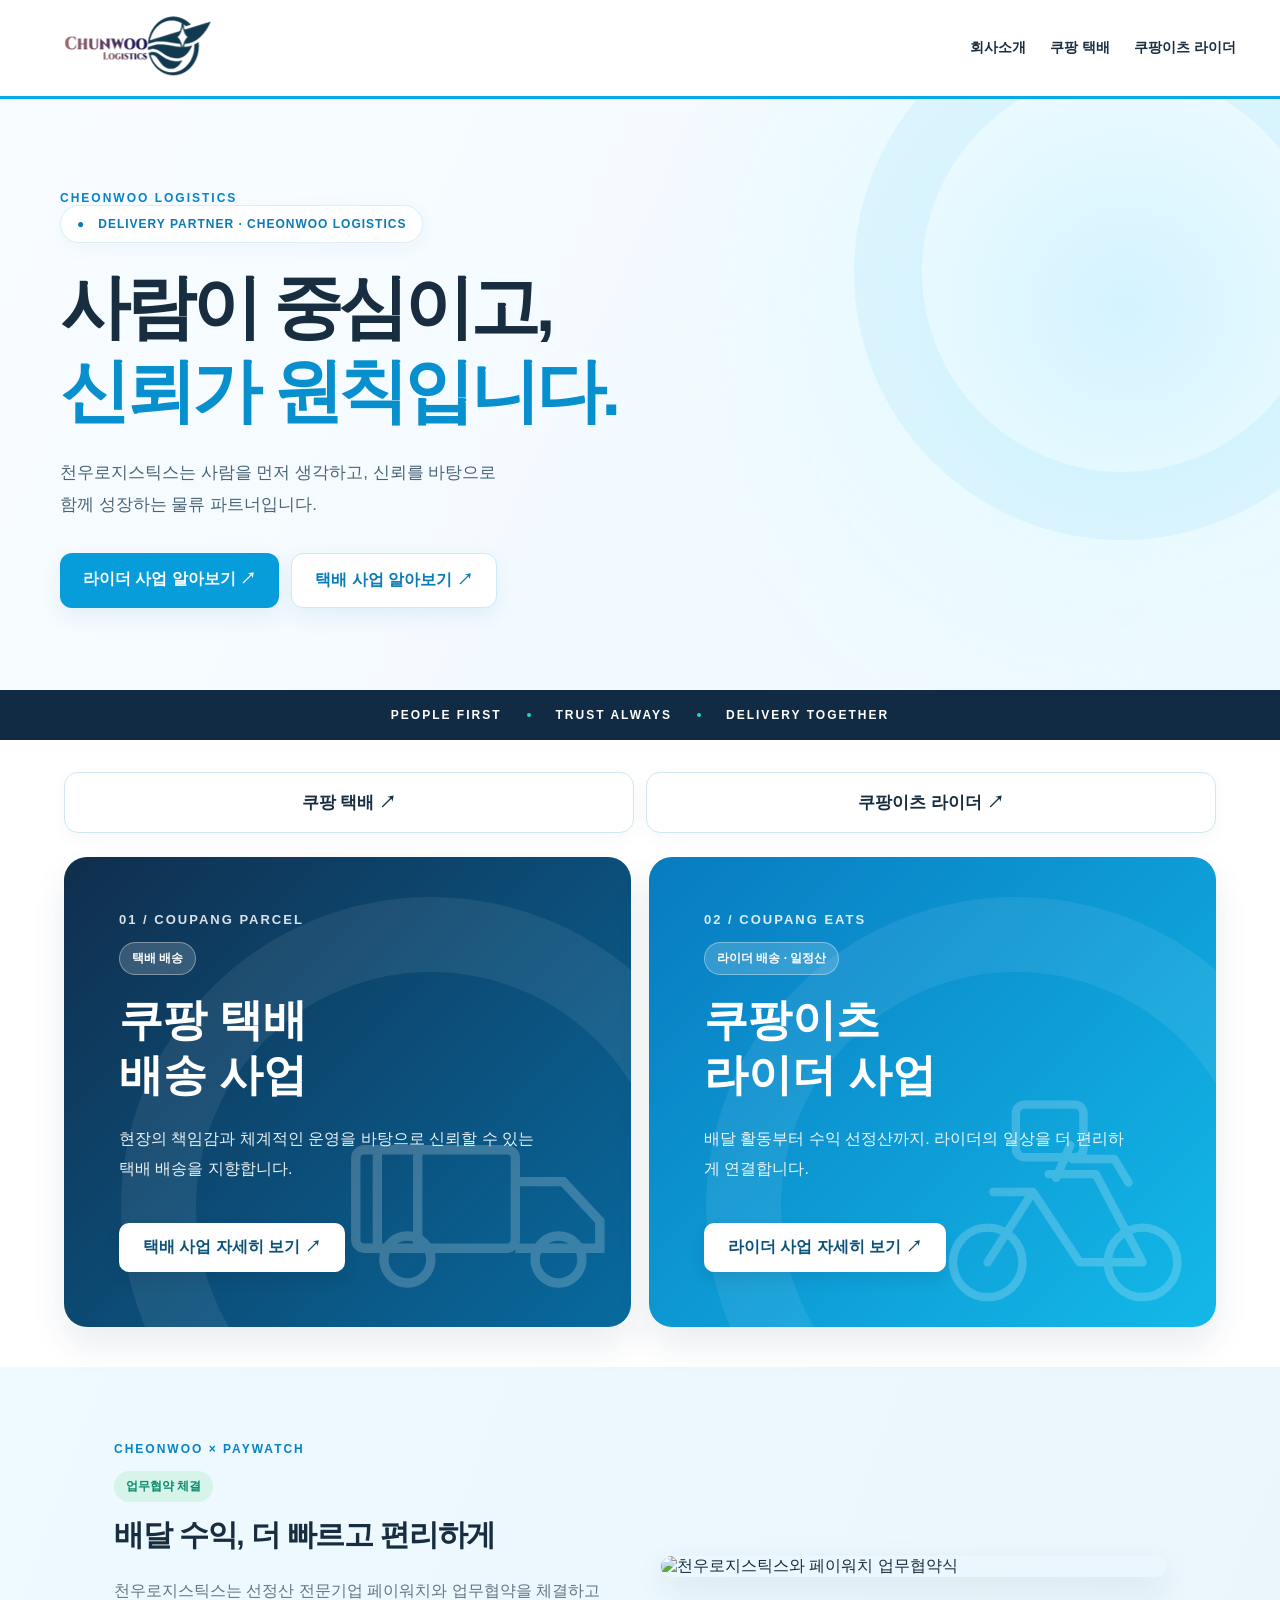
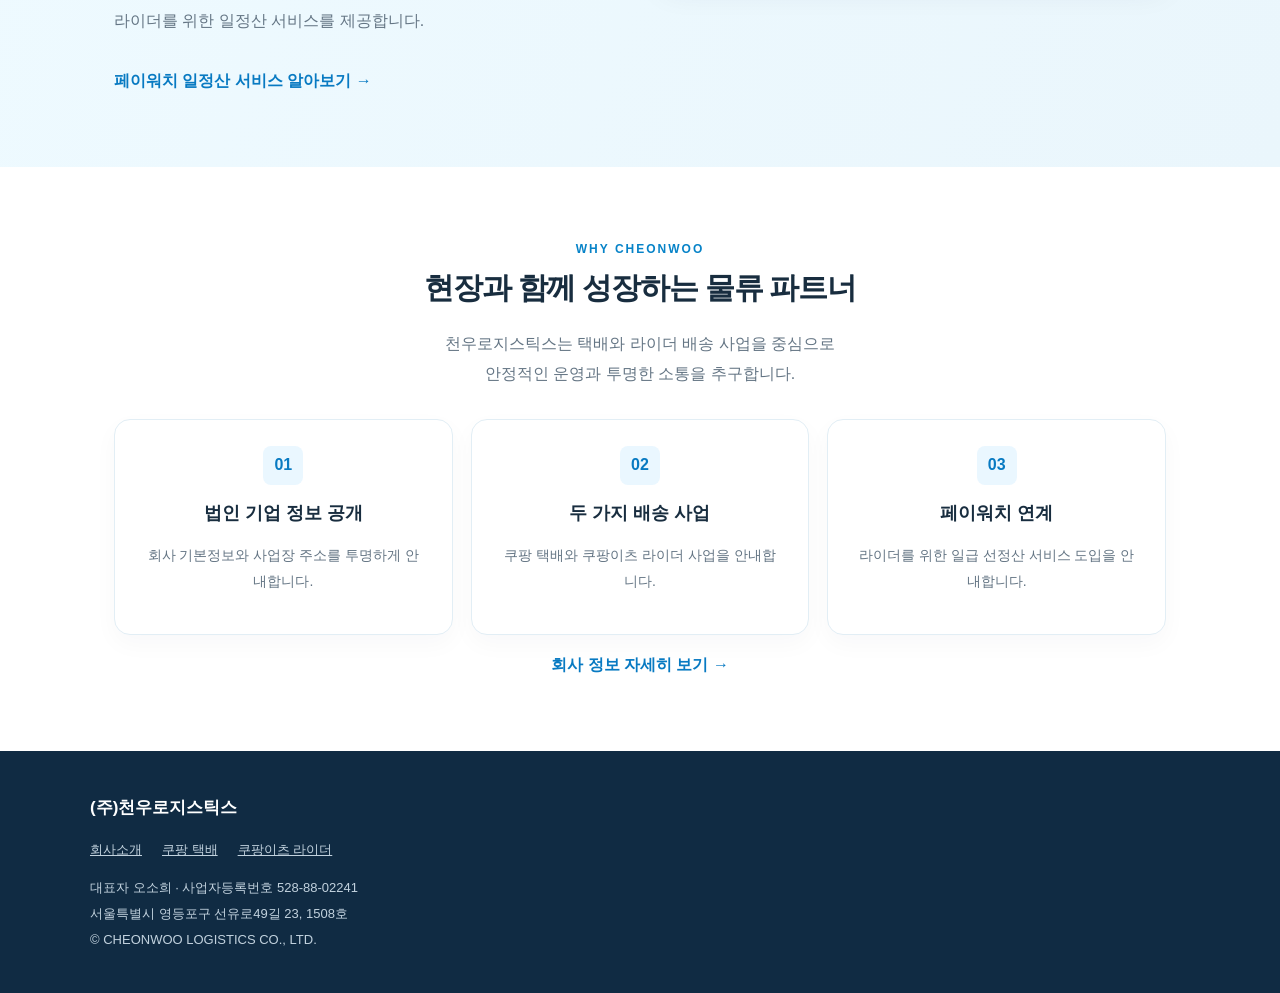
==== index.html @ 9576d378 "Update index.html" ====
<!doctype html><html lang="ko"><head><meta charset="utf-8"><meta name="viewport" content="width=device-width, initial-scale=1"><title>천우로지스틱스 | 쿠팡 택배 · 쿠팡이츠 라이더</title><link rel="stylesheet" href="style.css"></head><body><header class="header"><div class="header-inner"><a href="index.html"><img class="logo" src="logo.png" alt="천우로지스틱스 로고"></a><nav class="toplinks"><a href="company.html">회사소개</a><a href="parcel.html">쿠팡 택배</a><a href="rider.html">쿠팡이츠 라이더</a></nav></div></header><main><section class="intro"><div class="eyebrow">CHEONWOO LOGISTICS</div><div class="hero-kicker">● &nbsp; DELIVERY PARTNER · CHEONWOO LOGISTICS</div><h1>사람이 중심이고,<br><em>신뢰가 원칙입니다.</em></h1><p>천우로지스틱스는 사람을 먼저 생각하고, 신뢰를 바탕으로<br>함께 성장하는 물류 파트너입니다.</p><div class="hero-actions"><a class="primary-action" href="rider.html">라이더 사업 알아보기 ↗</a><a class="secondary-action" href="parcel.html">택배 사업 알아보기 ↗</a></div></section><div class="trust-strip"><span>PEOPLE FIRST</span><i></i><span>TRUST ALWAYS</span><i></i><span>DELIVERY TOGETHER</span></div><nav class="business-nav"><a href="parcel.html">쿠팡 택배 ↗</a><a href="rider.html">쿠팡이츠 라이더 ↗</a></nav><section class="hero-split"><article class="hero-panel parcel"><div class="tag">01 / COUPANG PARCEL</div><div class="service-chip">택배 배송</div><h2>쿠팡 택배<br>배송 사업</h2><p>현장의 책임감과 체계적인 운영을 바탕으로 신뢰할 수 있는 택배 배송을 지향합니다.</p><a class="cta" href="parcel.html">택배 사업 자세히 보기 ↗</a><svg class="illustration" viewBox="0 0 300 250" fill="none" stroke="white" stroke-width="10"><rect x="20" y="70" width="170" height="105" rx="9"/><path d="M190 104h51l39 42v29h-90M43 70v105M86 70v105"/><circle cx="75" cy="187" r="25"/><circle cx="236" cy="187" r="25"/></svg></article><article class="hero-panel rider"><div class="tag">02 / COUPANG EATS</div><div class="service-chip">라이더 배송 · 일정산</div><h2>쿠팡이츠<br>라이더 사업</h2><p>배달 활동부터 수익 선정산까지. 라이더의 일상을 더 편리하게 연결합니다.</p><a class="cta" href="rider.html">라이더 사업 자세히 보기 ↗</a><svg class="illustration" viewBox="0 0 300 250" fill="none" stroke="white" stroke-width="9" stroke-linecap="round" stroke-linejoin="round"><circle cx="70" cy="190" r="37"/><circle cx="235" cy="190" r="37"/><path d="M70 190l48-75 50 75h67l-50-94h-50M118 115h-42M160 80h45l15 25M158 65l-15 35"/><rect x="100" y="22" width="72" height="56" rx="9"/></svg></article></section><section class="home-partnership"><div class="section home-partnership-inner"><div><div class="eyebrow">CHEONWOO × PAYWATCH</div><div class="partner-badge">업무협약 체결</div><h2>배달 수익, 더 빠르고 편리하게</h2><p class="lead">천우로지스틱스는 선정산 전문기업 페이워치와 업무협약을 체결하고 라이더를 위한 일정산 서비스를 제공합니다.</p><a class="partnership-link" href="rider.html">페이워치 일정산 서비스 알아보기 →</a></div><a href="rider.html" class="home-mou-photo"><img src="assets/paywatch-mou.jpg" alt="천우로지스틱스와 페이워치 업무협약식" loading="lazy"></a></div></section><section class="section center"><div class="eyebrow">WHY CHEONWOO</div><h2>현장과 함께 성장하는 물류 파트너</h2><p class="lead">천우로지스틱스는 택배와 라이더 배송 사업을 중심으로<br>안정적인 운영과 투명한 소통을 추구합니다.</p><div class="cards"><div class="card"><span class="number">01</span><br><b>법인 기업 정보 공개</b><p>회사 기본정보와 사업장 주소를 투명하게 안내합니다.</p></div><div class="card"><span class="number">02</span><br><b>두 가지 배송 사업</b><p>쿠팡 택배와 쿠팡이츠 라이더 사업을 안내합니다.</p></div><div class="card"><span class="number">03</span><br><b>페이워치 연계</b><p>라이더를 위한 일급 선정산 서비스 도입을 안내합니다.</p></div></div><a class="return" href="company.html">회사 정보 자세히 보기 →</a></section></main><footer class="footer"><div class="footer-inner"><b>(주)천우로지스틱스</b><div class="links"><a href="company.html">회사소개</a><a href="parcel.html">쿠팡 택배</a><a href="rider.html">쿠팡이츠 라이더</a></div>대표자 오소희 · 사업자등록번호 528-88-02241<br>서울특별시 영등포구 선유로49길 23, 1508호<br>© CHEONWOO LOGISTICS CO., LTD.</div></footer></body></html>
---- style.css ----
:root{--navy:#102b43;--blue:#087ac2;--cyan:#12a9e8;--ink:#182d3f;--muted:#647584;--bg:#f5f8fb}*{box-sizing:border-box}body{margin:0;font-family:'Noto Sans KR','Malgun Gothic',Arial,sans-serif;color:var(--ink)}a{text-decoration:none;color:inherit}.header{background:#fff;position:sticky;top:0;z-index:10;box-shadow:0 1px 0 #e6edf3}.header-inner{max-width:1200px;margin:auto;padding:15px 24px;display:flex;align-items:center;justify-content:space-between;gap:22px}.logo{width:188px;max-height:62px;object-fit:contain}.toplinks{display:flex;gap:24px;font-size:14px;font-weight:700}.toplinks a:hover,.toplinks a.active{color:#087ac2}.intro{text-align:center;padding:65px 20px 34px}.eyebrow{color:#0783c8;font-weight:800;letter-spacing:2px;font-size:12px}.intro h1{font-size:clamp(30px,4.4vw,55px);line-height:1.25;margin:14px 0}.intro p{color:var(--muted);line-height:1.8;margin:0}.business-nav{display:grid;grid-template-columns:1fr 1fr;max-width:1200px;margin:0 auto 20px;padding:0 24px;gap:12px}.business-nav a{border:1px solid #dce7ee;border-radius:10px;padding:18px;text-align:center;font-size:17px;font-weight:800;background:#fff}.business-nav a:hover{background:#eaf7ff;border-color:#16a9e7}.hero-split{display:grid;grid-template-columns:1fr 1fr;min-height:510px}.hero-panel{position:relative;overflow:hidden;display:flex;align-items:flex-start;flex-direction:column;justify-content:center;padding:clamp(30px,5vw,90px);color:white;isolation:isolate}.hero-panel.parcel{background:linear-gradient(125deg,#10314c,#0b679d)}.hero-panel.rider{background:linear-gradient(125deg,#059bd8,#20c1e8)}.hero-panel:after{content:'';position:absolute;inset:auto -110px -190px auto;width:470px;height:470px;border:75px solid #ffffff12;border-radius:50%;z-index:-1}.hero-panel .tag{font-size:13px;font-weight:800;letter-spacing:2px;opacity:.85}.hero-panel h2{font-size:clamp(31px,3.6vw,52px);line-height:1.25;margin:22px 0}.hero-panel p{font-size:16px;line-height:1.9;max-width:420px;opacity:.92}.cta{display:inline-block;margin-top:22px;background:#fff;color:#0c527b;padding:14px 24px;border-radius:8px;font-weight:800}.illustration{position:absolute;right:12px;bottom:8px;width:clamp(160px,22vw,330px);opacity:.2;pointer-events:none}.section{max-width:1100px;margin:0 auto;padding:75px 24px}.section h2{font-size:30px;margin:12px 0 20px}.section .lead{line-height:1.9;color:var(--muted)}.cards{display:grid;grid-template-columns:repeat(3,1fr);gap:18px;margin-top:30px}.card{border:1px solid #e3eaf0;background:white;border-radius:16px;padding:26px;line-height:1.8}.card b{font-size:18px}.card p{color:var(--muted);font-size:14px}.number{display:inline-block;background:#eaf7ff;color:#087ac2;border-radius:8px;padding:5px 11px;font-weight:800;margin-bottom:12px}.soft{background:var(--bg)}.subhero{padding:85px 24px;background:linear-gradient(110deg,#10314c,#176a9a);color:white}.subhero.rider{background:linear-gradient(110deg,#075b93,#13afe4)}.subhero-inner{max-width:1100px;margin:auto}.subhero h1{font-size:clamp(34px,5vw,60px);line-height:1.24;margin:18px 0}.subhero p{line-height:1.85;max-width:650px;color:#e1f2fc}.pill{display:inline-block;padding:8px 13px;background:#ffffff25;border:1px solid #ffffff55;border-radius:40px;font-size:13px;font-weight:700}.info{display:grid;grid-template-columns:170px 1fr;border-bottom:1px solid #e3eaf0;padding:15px 0;font-size:14px;gap:12px}.info strong{color:#506273}.notice{background:#eaf7ff;border-radius:12px;padding:18px 22px;font-size:14px;line-height:1.8;color:#31566b}.footer{background:#102b43;color:#c2d2de;padding:40px 24px;font-size:13px;line-height:2}.footer-inner{max-width:1100px;margin:auto}.footer b{color:white;font-size:17px}.footer a{text-decoration:underline}.footer .links{display:flex;gap:20px;flex-wrap:wrap;margin:12px 0}.center{text-align:center}.two{display:grid;grid-template-columns:1fr 1fr;gap:20px}.return{color:#087ac2;font-weight:800;display:inline-block;margin-top:20px}@media(max-width:720px){.header-inner{padding:12px 16px}.logo{width:130px}.toplinks{gap:11px;font-size:11px}.intro{padding:42px 20px 25px}.hero-split,.cards,.two{grid-template-columns:1fr}.hero-panel{min-height:410px;padding:36px 26px}.hero-panel h2{font-size:38px}.business-nav{padding:0 12px;gap:8px}.business-nav a{font-size:14px;padding:13px 6px}.illustration{width:230px}.section{padding:55px 20px}.info{grid-template-columns:110px 1fr}.subhero{padding:65px 22px}}

/* V6: Paywatch daily settlement partnership */
.mou-section{background:#fff}.mou-layout{display:grid;grid-template-columns:1fr 1.08fr;gap:36px;align-items:center}.mou-copy h2{line-height:1.45}.mou-benefits{display:grid;gap:12px;margin-top:24px}.mou-benefits>div{border-left:3px solid #16a9e7;padding:3px 0 3px 14px;display:flex;flex-direction:column;gap:3px}.mou-benefits strong{font-size:16px}.mou-benefits span{font-size:13px;color:var(--muted)}.mou-photo{margin:0}.mou-photo img,.home-mou-photo img{width:100%;height:auto;display:block;border-radius:14px;box-shadow:0 12px 32px #102b4317}.mou-photo figcaption{color:var(--muted);font-size:12px;text-align:center;margin-top:10px}.home-partnership{background:#eff8fd}.home-partnership-inner{display:grid;grid-template-columns:1fr 1fr;gap:42px;align-items:center}.home-partnership h2{line-height:1.4}.partnership-link{display:inline-block;margin-top:18px;color:#087ac2;font-weight:800}.home-mou-photo{display:block}@media(max-width:720px){.mou-layout,.home-partnership-inner{grid-template-columns:1fr;gap:24px}.mou-copy h2{font-size:25px}.home-partnership-inner{padding-top:48px;padding-bottom:48px}}

/* V7 visual refresh */
.header{border-bottom:3px solid #08a9e7}.header-inner{max-width:1240px}
.intro{position:relative;overflow:hidden;text-align:left;padding:92px max(30px,calc((100vw - 1160px)/2)) 82px;background:radial-gradient(circle at 88% 35%,#d4f3ff 0,#e9faff 19%,transparent 40%),linear-gradient(115deg,#f8fcff,#eff9ff)}
.intro:before{content:"";position:absolute;width:400px;height:400px;border:68px solid #15a8e813;border-radius:50%;right:-110px;top:-95px}
.intro h1{position:relative;font-size:clamp(40px,5.5vw,74px);font-weight:900;letter-spacing:-.06em;line-height:1.19;margin:22px 0 24px}.intro h1 em{font-style:normal;color:#078fce}.intro p{font-size:17px;line-height:1.9;color:#486477}
.hero-kicker{display:inline-block;color:#087cb8;font-size:12px;letter-spacing:1px;font-weight:900;background:#fff;border:1px solid #d9effa;border-radius:30px;padding:11px 16px;box-shadow:0 5px 18px #0e81b10b}
.hero-actions{display:flex;gap:12px;flex-wrap:wrap;margin-top:32px}.primary-action,.secondary-action{display:inline-block;padding:16px 23px;border-radius:12px;font-weight:800;box-shadow:0 8px 22px #0b6d9c16}.primary-action{background:#079cda;color:#fff}.secondary-action{background:#fff;color:#087cb8;border:1px solid #cde9f5}
.trust-strip{display:flex;justify-content:center;align-items:center;gap:25px;background:#102b43;color:#fff;padding:18px 15px;font-size:12px;font-weight:900;letter-spacing:2px}.trust-strip i{height:4px;width:4px;background:#22d5c2;border-radius:50%}
.business-nav{margin-top:32px;margin-bottom:24px}.business-nav a{border-radius:14px;border-color:#cfe7f2;box-shadow:0 5px 20px #102b4308}
.hero-split{gap:18px;max-width:1200px;margin:0 auto 40px;padding:0 24px;min-height:440px}.hero-panel{min-height:440px;border-radius:23px;padding:55px;box-shadow:0 18px 35px #143b5417}.hero-panel.parcel{background:linear-gradient(135deg,#102e4d,#086a9f)}.hero-panel.rider{background:linear-gradient(135deg,#087bc0,#13b9e9)}.hero-panel h2{font-size:clamp(30px,3.4vw,48px);margin:18px 0 6px}
.service-chip{margin-top:15px;padding:7px 12px;background:#ffffff2c;border:1px solid #ffffff5c;border-radius:40px;font-size:12px;font-weight:800}.hero-panel .cta{border-radius:10px;box-shadow:0 7px 15px #001b2917}
.home-partnership{background:linear-gradient(110deg,#eefaff,#eaf6fc)}.partner-badge{display:inline-block;background:#d6f4e9;color:#0c8a6d;padding:7px 12px;border-radius:30px;font-size:12px;font-weight:900;margin-top:15px}
.section h2{letter-spacing:-.04em}.card{box-shadow:0 9px 24px #122f4508;border:1px solid #e2eef5;transition:transform .2s,box-shadow .2s}.card:hover{transform:translateY(-4px);box-shadow:0 16px 35px #122f4517}.subhero{position:relative;overflow:hidden}.subhero:after{content:"";position:absolute;right:-120px;top:-140px;width:420px;height:420px;border:75px solid #ffffff12;border-radius:50%;pointer-events:none}
@media(max-width:720px){.intro{padding:64px 22px 58px}.intro h1{font-size:clamp(36px,8vw,51px)}.intro p{font-size:15px}.intro p br{display:none}.hero-actions{gap:9px}.primary-action,.secondary-action{padding:14px 16px;font-size:13px}.trust-strip{gap:10px;font-size:9px;letter-spacing:.8px}.hero-split{padding:0 14px;gap:14px}.hero-panel{min-height:375px;padding:34px 28px;border-radius:18px}.business-nav{margin-top:20px}}
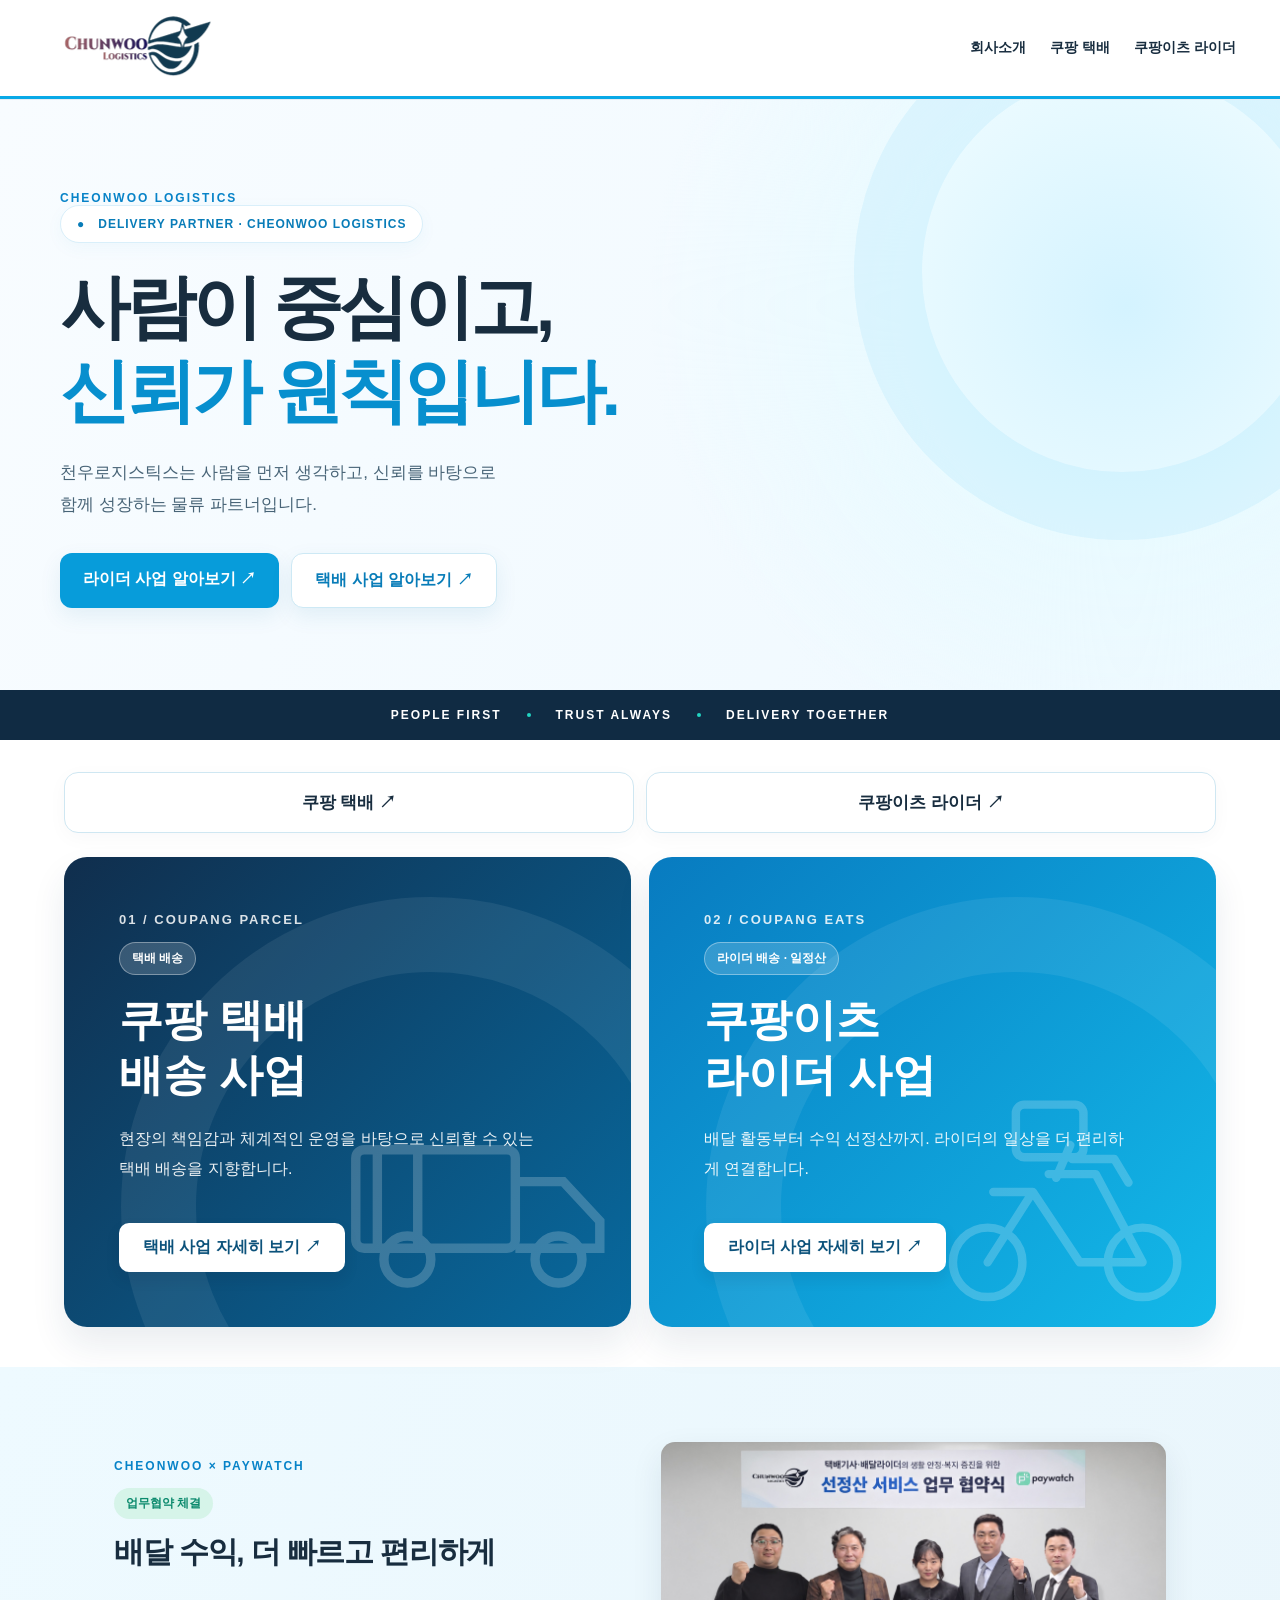
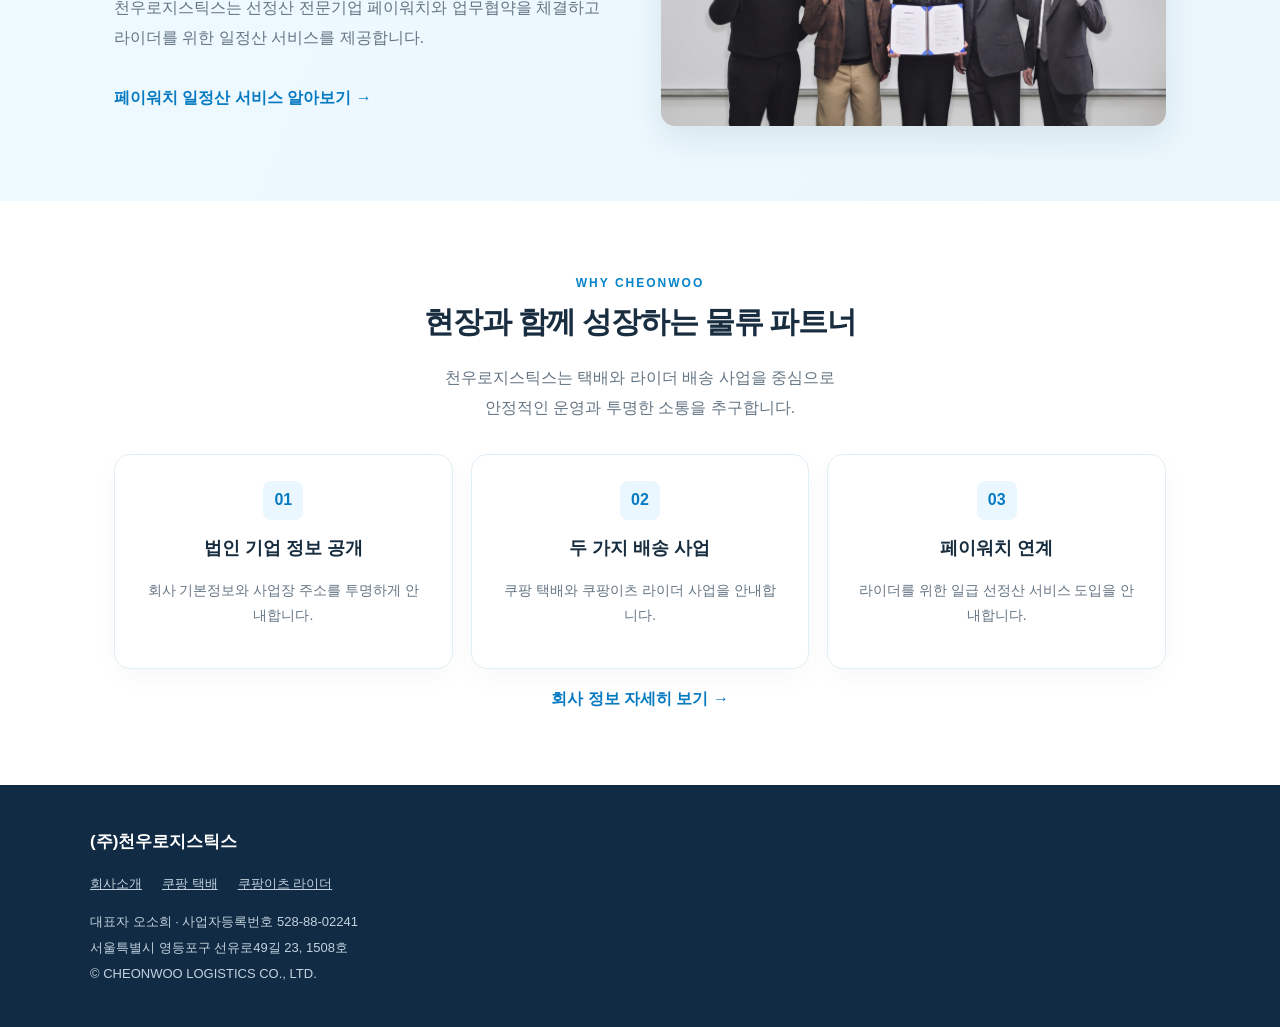
==== commit 257536e8: "Update index.html" ====
--- a/index.html
+++ b/index.html
@@ -1 +1 @@
-<!doctype html><html lang="ko"><head><meta charset="utf-8"><meta name="viewport" content="width=device-width, initial-scale=1"><title>천우로지스틱스 | 쿠팡 택배 · 쿠팡이츠 라이더</title><link rel="stylesheet" href="style.css"></head><body><header class="header"><div class="header-inner"><a href="index.html"><img class="logo" src="logo.png" alt="천우로지스틱스 로고"></a><nav class="toplinks"><a href="company.html">회사소개</a><a href="parcel.html">쿠팡 택배</a><a href="rider.html">쿠팡이츠 라이더</a></nav></div></header><main><section class="intro"><div class="eyebrow">CHEONWOO LOGISTICS</div><div class="hero-kicker">● &nbsp; DELIVERY PARTNER · CHEONWOO LOGISTICS</div><h1>사람이 중심이고,<br><em>신뢰가 원칙입니다.</em></h1><p>천우로지스틱스는 사람을 먼저 생각하고, 신뢰를 바탕으로<br>함께 성장하는 물류 파트너입니다.</p><div class="hero-actions"><a class="primary-action" href="rider.html">라이더 사업 알아보기 ↗</a><a class="secondary-action" href="parcel.html">택배 사업 알아보기 ↗</a></div></section><div class="trust-strip"><span>PEOPLE FIRST</span><i></i><span>TRUST ALWAYS</span><i></i><span>DELIVERY TOGETHER</span></div><nav class="business-nav"><a href="parcel.html">쿠팡 택배 ↗</a><a href="rider.html">쿠팡이츠 라이더 ↗</a></nav><section class="hero-split"><article class="hero-panel parcel"><div class="tag">01 / COUPANG PARCEL</div><div class="service-chip">택배 배송</div><h2>쿠팡 택배<br>배송 사업</h2><p>현장의 책임감과 체계적인 운영을 바탕으로 신뢰할 수 있는 택배 배송을 지향합니다.</p><a class="cta" href="parcel.html">택배 사업 자세히 보기 ↗</a><svg class="illustration" viewBox="0 0 300 250" fill="none" stroke="white" stroke-width="10"><rect x="20" y="70" width="170" height="105" rx="9"/><path d="M190 104h51l39 42v29h-90M43 70v105M86 70v105"/><circle cx="75" cy="187" r="25"/><circle cx="236" cy="187" r="25"/></svg></article><article class="hero-panel rider"><div class="tag">02 / COUPANG EATS</div><div class="service-chip">라이더 배송 · 일정산</div><h2>쿠팡이츠<br>라이더 사업</h2><p>배달 활동부터 수익 선정산까지. 라이더의 일상을 더 편리하게 연결합니다.</p><a class="cta" href="rider.html">라이더 사업 자세히 보기 ↗</a><svg class="illustration" viewBox="0 0 300 250" fill="none" stroke="white" stroke-width="9" stroke-linecap="round" stroke-linejoin="round"><circle cx="70" cy="190" r="37"/><circle cx="235" cy="190" r="37"/><path d="M70 190l48-75 50 75h67l-50-94h-50M118 115h-42M160 80h45l15 25M158 65l-15 35"/><rect x="100" y="22" width="72" height="56" rx="9"/></svg></article></section><section class="home-partnership"><div class="section home-partnership-inner"><div><div class="eyebrow">CHEONWOO × PAYWATCH</div><div class="partner-badge">업무협약 체결</div><h2>배달 수익, 더 빠르고 편리하게</h2><p class="lead">천우로지스틱스는 선정산 전문기업 페이워치와 업무협약을 체결하고 라이더를 위한 일정산 서비스를 제공합니다.</p><a class="partnership-link" href="rider.html">페이워치 일정산 서비스 알아보기 →</a></div><a href="rider.html" class="home-mou-photo"><img src="assets/paywatch-mou.jpg" alt="천우로지스틱스와 페이워치 업무협약식" loading="lazy"></a></div></section><section class="section center"><div class="eyebrow">WHY CHEONWOO</div><h2>현장과 함께 성장하는 물류 파트너</h2><p class="lead">천우로지스틱스는 택배와 라이더 배송 사업을 중심으로<br>안정적인 운영과 투명한 소통을 추구합니다.</p><div class="cards"><div class="card"><span class="number">01</span><br><b>법인 기업 정보 공개</b><p>회사 기본정보와 사업장 주소를 투명하게 안내합니다.</p></div><div class="card"><span class="number">02</span><br><b>두 가지 배송 사업</b><p>쿠팡 택배와 쿠팡이츠 라이더 사업을 안내합니다.</p></div><div class="card"><span class="number">03</span><br><b>페이워치 연계</b><p>라이더를 위한 일급 선정산 서비스 도입을 안내합니다.</p></div></div><a class="return" href="company.html">회사 정보 자세히 보기 →</a></section></main><footer class="footer"><div class="footer-inner"><b>(주)천우로지스틱스</b><div class="links"><a href="company.html">회사소개</a><a href="parcel.html">쿠팡 택배</a><a href="rider.html">쿠팡이츠 라이더</a></div>대표자 오소희 · 사업자등록번호 528-88-02241<br>서울특별시 영등포구 선유로49길 23, 1508호<br>© CHEONWOO LOGISTICS CO., LTD.</div></footer></body></html>
+<!doctype html><html lang="ko"><head><meta charset="utf-8"><meta name="viewport" content="width=device-width, initial-scale=1"><title>천우로지스틱스 | 쿠팡 택배 · 쿠팡이츠 라이더</title><link rel="stylesheet" href="style.css"></head><body><header class="header"><div class="header-inner"><a href="index.html"><img class="logo" src="logo.png" alt="천우로지스틱스 로고"></a><nav class="toplinks"><a href="company.html">회사소개</a><a href="parcel.html">쿠팡 택배</a><a href="rider.html">쿠팡이츠 라이더</a></nav></div></header><main><section class="intro"><div class="eyebrow">CHEONWOO LOGISTICS</div><div class="hero-kicker">● &nbsp; DELIVERY PARTNER · CHEONWOO LOGISTICS</div><h1>사람이 중심이고,<br><em>신뢰가 원칙입니다.</em></h1><p>천우로지스틱스는 사람을 먼저 생각하고, 신뢰를 바탕으로<br>함께 성장하는 물류 파트너입니다.</p><div class="hero-actions"><a class="primary-action" href="rider.html">라이더 사업 알아보기 ↗</a><a class="secondary-action" href="parcel.html">택배 사업 알아보기 ↗</a></div></section><div class="trust-strip"><span>PEOPLE FIRST</span><i></i><span>TRUST ALWAYS</span><i></i><span>DELIVERY TOGETHER</span></div><nav class="business-nav"><a href="parcel.html">쿠팡 택배 ↗</a><a href="rider.html">쿠팡이츠 라이더 ↗</a></nav><section class="hero-split"><article class="hero-panel parcel"><div class="tag">01 / COUPANG PARCEL</div><div class="service-chip">택배 배송</div><h2>쿠팡 택배<br>배송 사업</h2><p>현장의 책임감과 체계적인 운영을 바탕으로 신뢰할 수 있는 택배 배송을 지향합니다.</p><a class="cta" href="parcel.html">택배 사업 자세히 보기 ↗</a><svg class="illustration" viewBox="0 0 300 250" fill="none" stroke="white" stroke-width="10"><rect x="20" y="70" width="170" height="105" rx="9"/><path d="M190 104h51l39 42v29h-90M43 70v105M86 70v105"/><circle cx="75" cy="187" r="25"/><circle cx="236" cy="187" r="25"/></svg></article><article class="hero-panel rider"><div class="tag">02 / COUPANG EATS</div><div class="service-chip">라이더 배송 · 일정산</div><h2>쿠팡이츠<br>라이더 사업</h2><p>배달 활동부터 수익 선정산까지. 라이더의 일상을 더 편리하게 연결합니다.</p><a class="cta" href="rider.html">라이더 사업 자세히 보기 ↗</a><svg class="illustration" viewBox="0 0 300 250" fill="none" stroke="white" stroke-width="9" stroke-linecap="round" stroke-linejoin="round"><circle cx="70" cy="190" r="37"/><circle cx="235" cy="190" r="37"/><path d="M70 190l48-75 50 75h67l-50-94h-50M118 115h-42M160 80h45l15 25M158 65l-15 35"/><rect x="100" y="22" width="72" height="56" rx="9"/></svg></article></section><section class="home-partnership"><div class="section home-partnership-inner"><div><div class="eyebrow">CHEONWOO × PAYWATCH</div><div class="partner-badge">업무협약 체결</div><h2>배달 수익, 더 빠르고 편리하게</h2><p class="lead">천우로지스틱스는 선정산 전문기업 페이워치와 업무협약을 체결하고 라이더를 위한 일정산 서비스를 제공합니다.</p><a class="partnership-link" href="rider.html">페이워치 일정산 서비스 알아보기 →</a></div><a href="rider.html" class="home-mou-photo"><img src="paywatch-mou.jpg" alt="천우로지스틱스와 페이워치 업무협약식" loading="lazy"></a></div></section><section class="section center"><div class="eyebrow">WHY CHEONWOO</div><h2>현장과 함께 성장하는 물류 파트너</h2><p class="lead">천우로지스틱스는 택배와 라이더 배송 사업을 중심으로<br>안정적인 운영과 투명한 소통을 추구합니다.</p><div class="cards"><div class="card"><span class="number">01</span><br><b>법인 기업 정보 공개</b><p>회사 기본정보와 사업장 주소를 투명하게 안내합니다.</p></div><div class="card"><span class="number">02</span><br><b>두 가지 배송 사업</b><p>쿠팡 택배와 쿠팡이츠 라이더 사업을 안내합니다.</p></div><div class="card"><span class="number">03</span><br><b>페이워치 연계</b><p>라이더를 위한 일급 선정산 서비스 도입을 안내합니다.</p></div></div><a class="return" href="company.html">회사 정보 자세히 보기 →</a></section></main><footer class="footer"><div class="footer-inner"><b>(주)천우로지스틱스</b><div class="links"><a href="company.html">회사소개</a><a href="parcel.html">쿠팡 택배</a><a href="rider.html">쿠팡이츠 라이더</a></div>대표자 오소희 · 사업자등록번호 528-88-02241<br>서울특별시 영등포구 선유로49길 23, 1508호<br>© CHEONWOO LOGISTICS CO., LTD.</div></footer></body></html>
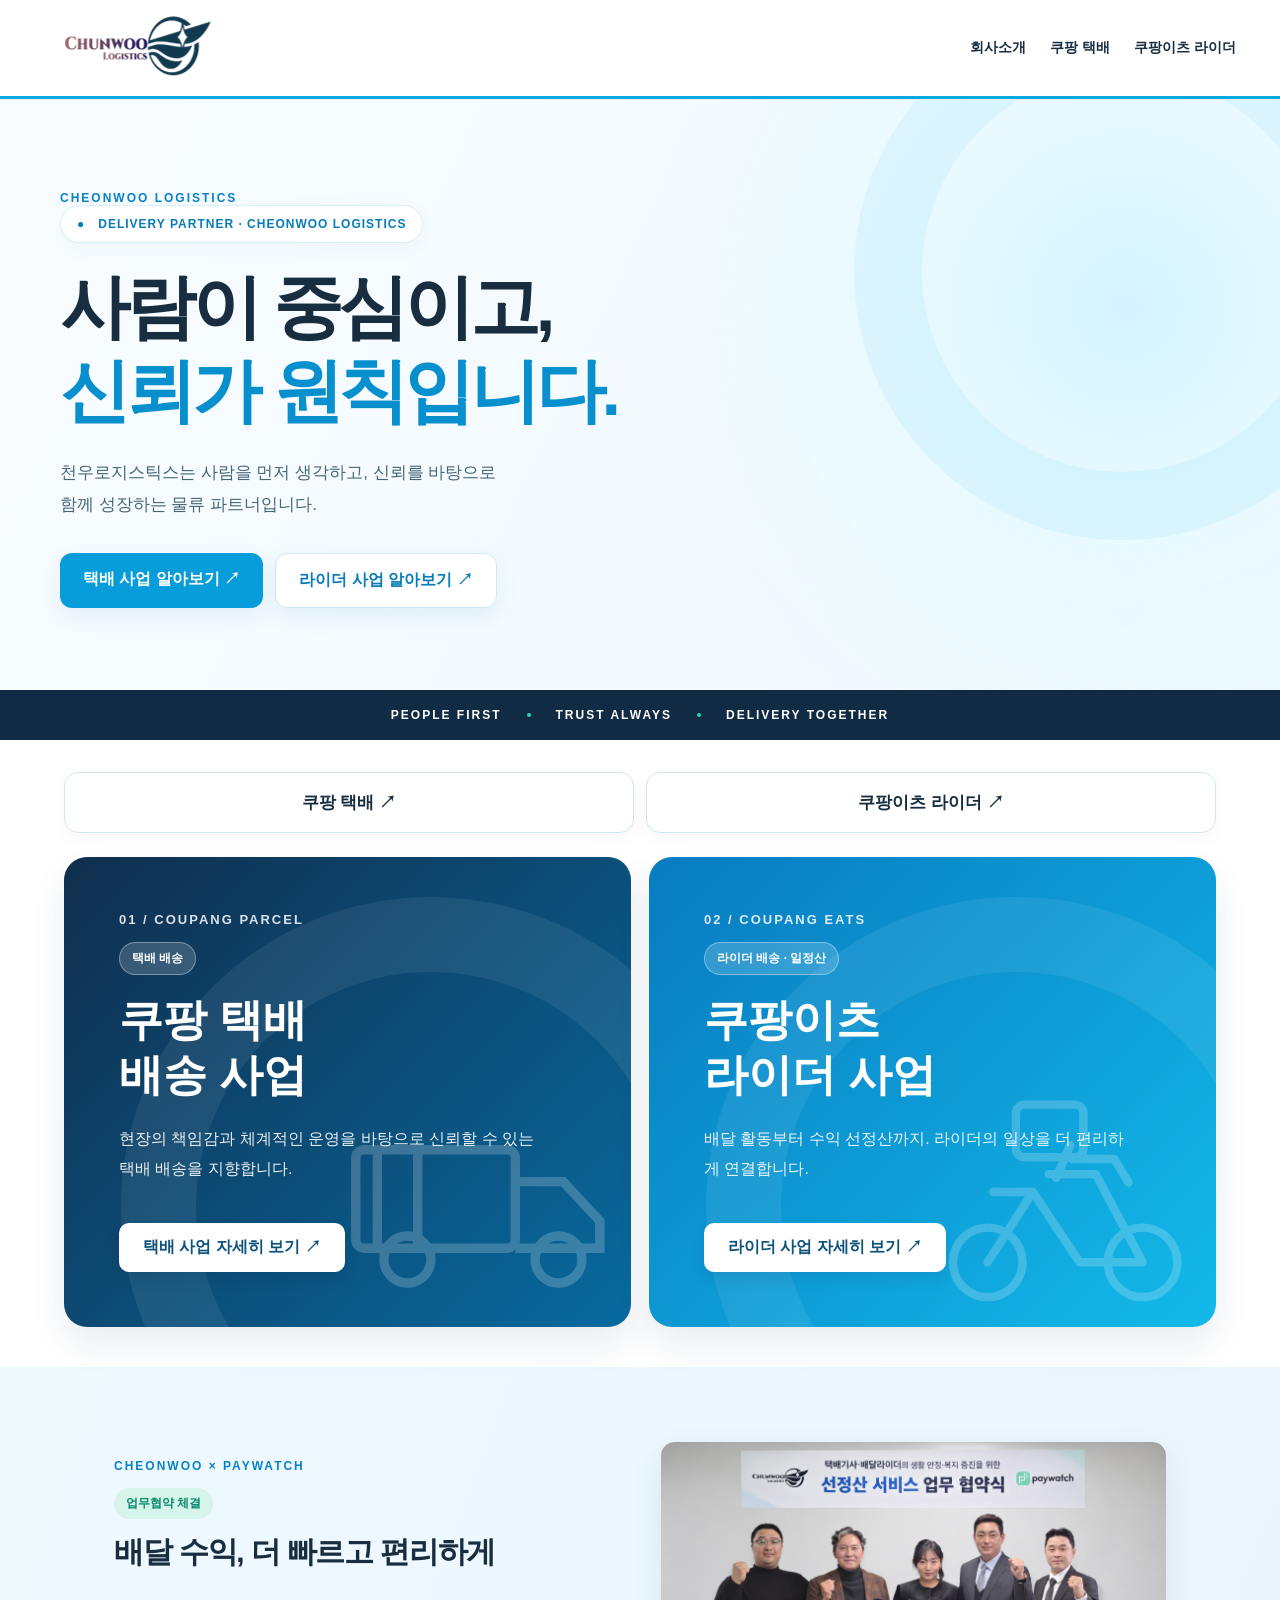
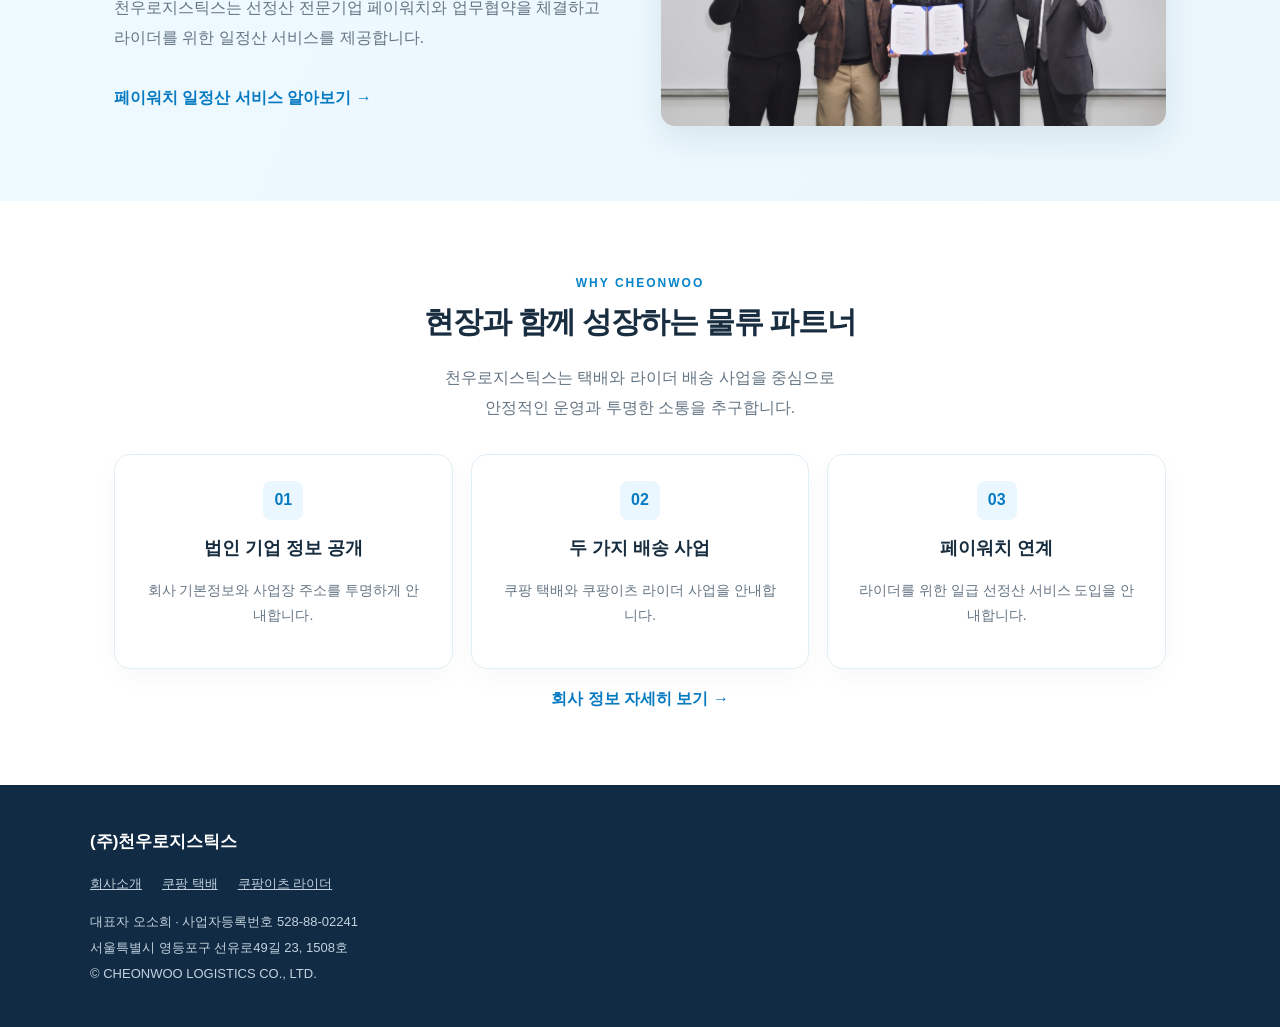
==== commit 415afcad: "Update index.html" ====
--- a/index.html
+++ b/index.html
@@ -1 +1 @@
-<!doctype html><html lang="ko"><head><meta charset="utf-8"><meta name="viewport" content="width=device-width, initial-scale=1"><title>천우로지스틱스 | 쿠팡 택배 · 쿠팡이츠 라이더</title><link rel="stylesheet" href="style.css"></head><body><header class="header"><div class="header-inner"><a href="index.html"><img class="logo" src="logo.png" alt="천우로지스틱스 로고"></a><nav class="toplinks"><a href="company.html">회사소개</a><a href="parcel.html">쿠팡 택배</a><a href="rider.html">쿠팡이츠 라이더</a></nav></div></header><main><section class="intro"><div class="eyebrow">CHEONWOO LOGISTICS</div><div class="hero-kicker">● &nbsp; DELIVERY PARTNER · CHEONWOO LOGISTICS</div><h1>사람이 중심이고,<br><em>신뢰가 원칙입니다.</em></h1><p>천우로지스틱스는 사람을 먼저 생각하고, 신뢰를 바탕으로<br>함께 성장하는 물류 파트너입니다.</p><div class="hero-actions"><a class="primary-action" href="rider.html">라이더 사업 알아보기 ↗</a><a class="secondary-action" href="parcel.html">택배 사업 알아보기 ↗</a></div></section><div class="trust-strip"><span>PEOPLE FIRST</span><i></i><span>TRUST ALWAYS</span><i></i><span>DELIVERY TOGETHER</span></div><nav class="business-nav"><a href="parcel.html">쿠팡 택배 ↗</a><a href="rider.html">쿠팡이츠 라이더 ↗</a></nav><section class="hero-split"><article class="hero-panel parcel"><div class="tag">01 / COUPANG PARCEL</div><div class="service-chip">택배 배송</div><h2>쿠팡 택배<br>배송 사업</h2><p>현장의 책임감과 체계적인 운영을 바탕으로 신뢰할 수 있는 택배 배송을 지향합니다.</p><a class="cta" href="parcel.html">택배 사업 자세히 보기 ↗</a><svg class="illustration" viewBox="0 0 300 250" fill="none" stroke="white" stroke-width="10"><rect x="20" y="70" width="170" height="105" rx="9"/><path d="M190 104h51l39 42v29h-90M43 70v105M86 70v105"/><circle cx="75" cy="187" r="25"/><circle cx="236" cy="187" r="25"/></svg></article><article class="hero-panel rider"><div class="tag">02 / COUPANG EATS</div><div class="service-chip">라이더 배송 · 일정산</div><h2>쿠팡이츠<br>라이더 사업</h2><p>배달 활동부터 수익 선정산까지. 라이더의 일상을 더 편리하게 연결합니다.</p><a class="cta" href="rider.html">라이더 사업 자세히 보기 ↗</a><svg class="illustration" viewBox="0 0 300 250" fill="none" stroke="white" stroke-width="9" stroke-linecap="round" stroke-linejoin="round"><circle cx="70" cy="190" r="37"/><circle cx="235" cy="190" r="37"/><path d="M70 190l48-75 50 75h67l-50-94h-50M118 115h-42M160 80h45l15 25M158 65l-15 35"/><rect x="100" y="22" width="72" height="56" rx="9"/></svg></article></section><section class="home-partnership"><div class="section home-partnership-inner"><div><div class="eyebrow">CHEONWOO × PAYWATCH</div><div class="partner-badge">업무협약 체결</div><h2>배달 수익, 더 빠르고 편리하게</h2><p class="lead">천우로지스틱스는 선정산 전문기업 페이워치와 업무협약을 체결하고 라이더를 위한 일정산 서비스를 제공합니다.</p><a class="partnership-link" href="rider.html">페이워치 일정산 서비스 알아보기 →</a></div><a href="rider.html" class="home-mou-photo"><img src="paywatch-mou.jpg" alt="천우로지스틱스와 페이워치 업무협약식" loading="lazy"></a></div></section><section class="section center"><div class="eyebrow">WHY CHEONWOO</div><h2>현장과 함께 성장하는 물류 파트너</h2><p class="lead">천우로지스틱스는 택배와 라이더 배송 사업을 중심으로<br>안정적인 운영과 투명한 소통을 추구합니다.</p><div class="cards"><div class="card"><span class="number">01</span><br><b>법인 기업 정보 공개</b><p>회사 기본정보와 사업장 주소를 투명하게 안내합니다.</p></div><div class="card"><span class="number">02</span><br><b>두 가지 배송 사업</b><p>쿠팡 택배와 쿠팡이츠 라이더 사업을 안내합니다.</p></div><div class="card"><span class="number">03</span><br><b>페이워치 연계</b><p>라이더를 위한 일급 선정산 서비스 도입을 안내합니다.</p></div></div><a class="return" href="company.html">회사 정보 자세히 보기 →</a></section></main><footer class="footer"><div class="footer-inner"><b>(주)천우로지스틱스</b><div class="links"><a href="company.html">회사소개</a><a href="parcel.html">쿠팡 택배</a><a href="rider.html">쿠팡이츠 라이더</a></div>대표자 오소희 · 사업자등록번호 528-88-02241<br>서울특별시 영등포구 선유로49길 23, 1508호<br>© CHEONWOO LOGISTICS CO., LTD.</div></footer></body></html>
+<!doctype html><html lang="ko"><head><meta charset="utf-8"><meta name="viewport" content="width=device-width, initial-scale=1"><title>천우로지스틱스 | 쿠팡 택배 · 쿠팡이츠 라이더</title><link rel="stylesheet" href="style.css"></head><body><header class="header"><div class="header-inner"><a href="index.html"><img class="logo" src="logo.png" alt="천우로지스틱스 로고"></a><nav class="toplinks"><a href="company.html">회사소개</a><a href="parcel.html">쿠팡 택배</a><a href="rider.html">쿠팡이츠 라이더</a></nav></div></header><main><section class="intro"><div class="eyebrow">CHEONWOO LOGISTICS</div><div class="hero-kicker">● &nbsp; DELIVERY PARTNER · CHEONWOO LOGISTICS</div><h1>사람이 중심이고,<br><em>신뢰가 원칙입니다.</em></h1><p>천우로지스틱스는 사람을 먼저 생각하고, 신뢰를 바탕으로<br>함께 성장하는 물류 파트너입니다.</p><div class="hero-actions"><a class="primary-action" href="parcel.html">택배 사업 알아보기 ↗</a><a class="secondary-action" href="rider.html">라이더 사업 알아보기 ↗</a> </div></section><div class="trust-strip"><span>PEOPLE FIRST</span><i></i><span>TRUST ALWAYS</span><i></i><span>DELIVERY TOGETHER</span></div><nav class="business-nav"><a href="parcel.html">쿠팡 택배 ↗</a><a href="rider.html">쿠팡이츠 라이더 ↗</a></nav><section class="hero-split"><article class="hero-panel parcel"><div class="tag">01 / COUPANG PARCEL</div><div class="service-chip">택배 배송</div><h2>쿠팡 택배<br>배송 사업</h2><p>현장의 책임감과 체계적인 운영을 바탕으로 신뢰할 수 있는 택배 배송을 지향합니다.</p><a class="cta" href="parcel.html">택배 사업 자세히 보기 ↗</a><svg class="illustration" viewBox="0 0 300 250" fill="none" stroke="white" stroke-width="10"><rect x="20" y="70" width="170" height="105" rx="9"/><path d="M190 104h51l39 42v29h-90M43 70v105M86 70v105"/><circle cx="75" cy="187" r="25"/><circle cx="236" cy="187" r="25"/></svg></article><article class="hero-panel rider"><div class="tag">02 / COUPANG EATS</div><div class="service-chip">라이더 배송 · 일정산</div><h2>쿠팡이츠<br>라이더 사업</h2><p>배달 활동부터 수익 선정산까지. 라이더의 일상을 더 편리하게 연결합니다.</p><a class="cta" href="rider.html">라이더 사업 자세히 보기 ↗</a><svg class="illustration" viewBox="0 0 300 250" fill="none" stroke="white" stroke-width="9" stroke-linecap="round" stroke-linejoin="round"><circle cx="70" cy="190" r="37"/><circle cx="235" cy="190" r="37"/><path d="M70 190l48-75 50 75h67l-50-94h-50M118 115h-42M160 80h45l15 25M158 65l-15 35"/><rect x="100" y="22" width="72" height="56" rx="9"/></svg></article></section><section class="home-partnership"><div class="section home-partnership-inner"><div><div class="eyebrow">CHEONWOO × PAYWATCH</div><div class="partner-badge">업무협약 체결</div><h2>배달 수익, 더 빠르고 편리하게</h2><p class="lead">천우로지스틱스는 선정산 전문기업 페이워치와 업무협약을 체결하고 라이더를 위한 일정산 서비스를 제공합니다.</p><a class="partnership-link" href="rider.html">페이워치 일정산 서비스 알아보기 →</a></div><a href="rider.html" class="home-mou-photo"><img src="paywatch-mou.jpg" alt="천우로지스틱스와 페이워치 업무협약식" loading="lazy"></a></div></section><section class="section center"><div class="eyebrow">WHY CHEONWOO</div><h2>현장과 함께 성장하는 물류 파트너</h2><p class="lead">천우로지스틱스는 택배와 라이더 배송 사업을 중심으로<br>안정적인 운영과 투명한 소통을 추구합니다.</p><div class="cards"><div class="card"><span class="number">01</span><br><b>법인 기업 정보 공개</b><p>회사 기본정보와 사업장 주소를 투명하게 안내합니다.</p></div><div class="card"><span class="number">02</span><br><b>두 가지 배송 사업</b><p>쿠팡 택배와 쿠팡이츠 라이더 사업을 안내합니다.</p></div><div class="card"><span class="number">03</span><br><b>페이워치 연계</b><p>라이더를 위한 일급 선정산 서비스 도입을 안내합니다.</p></div></div><a class="return" href="company.html">회사 정보 자세히 보기 →</a></section></main><footer class="footer"><div class="footer-inner"><b>(주)천우로지스틱스</b><div class="links"><a href="company.html">회사소개</a><a href="parcel.html">쿠팡 택배</a><a href="rider.html">쿠팡이츠 라이더</a></div>대표자 오소희 · 사업자등록번호 528-88-02241<br>서울특별시 영등포구 선유로49길 23, 1508호<br>© CHEONWOO LOGISTICS CO., LTD.</div></footer></body></html>
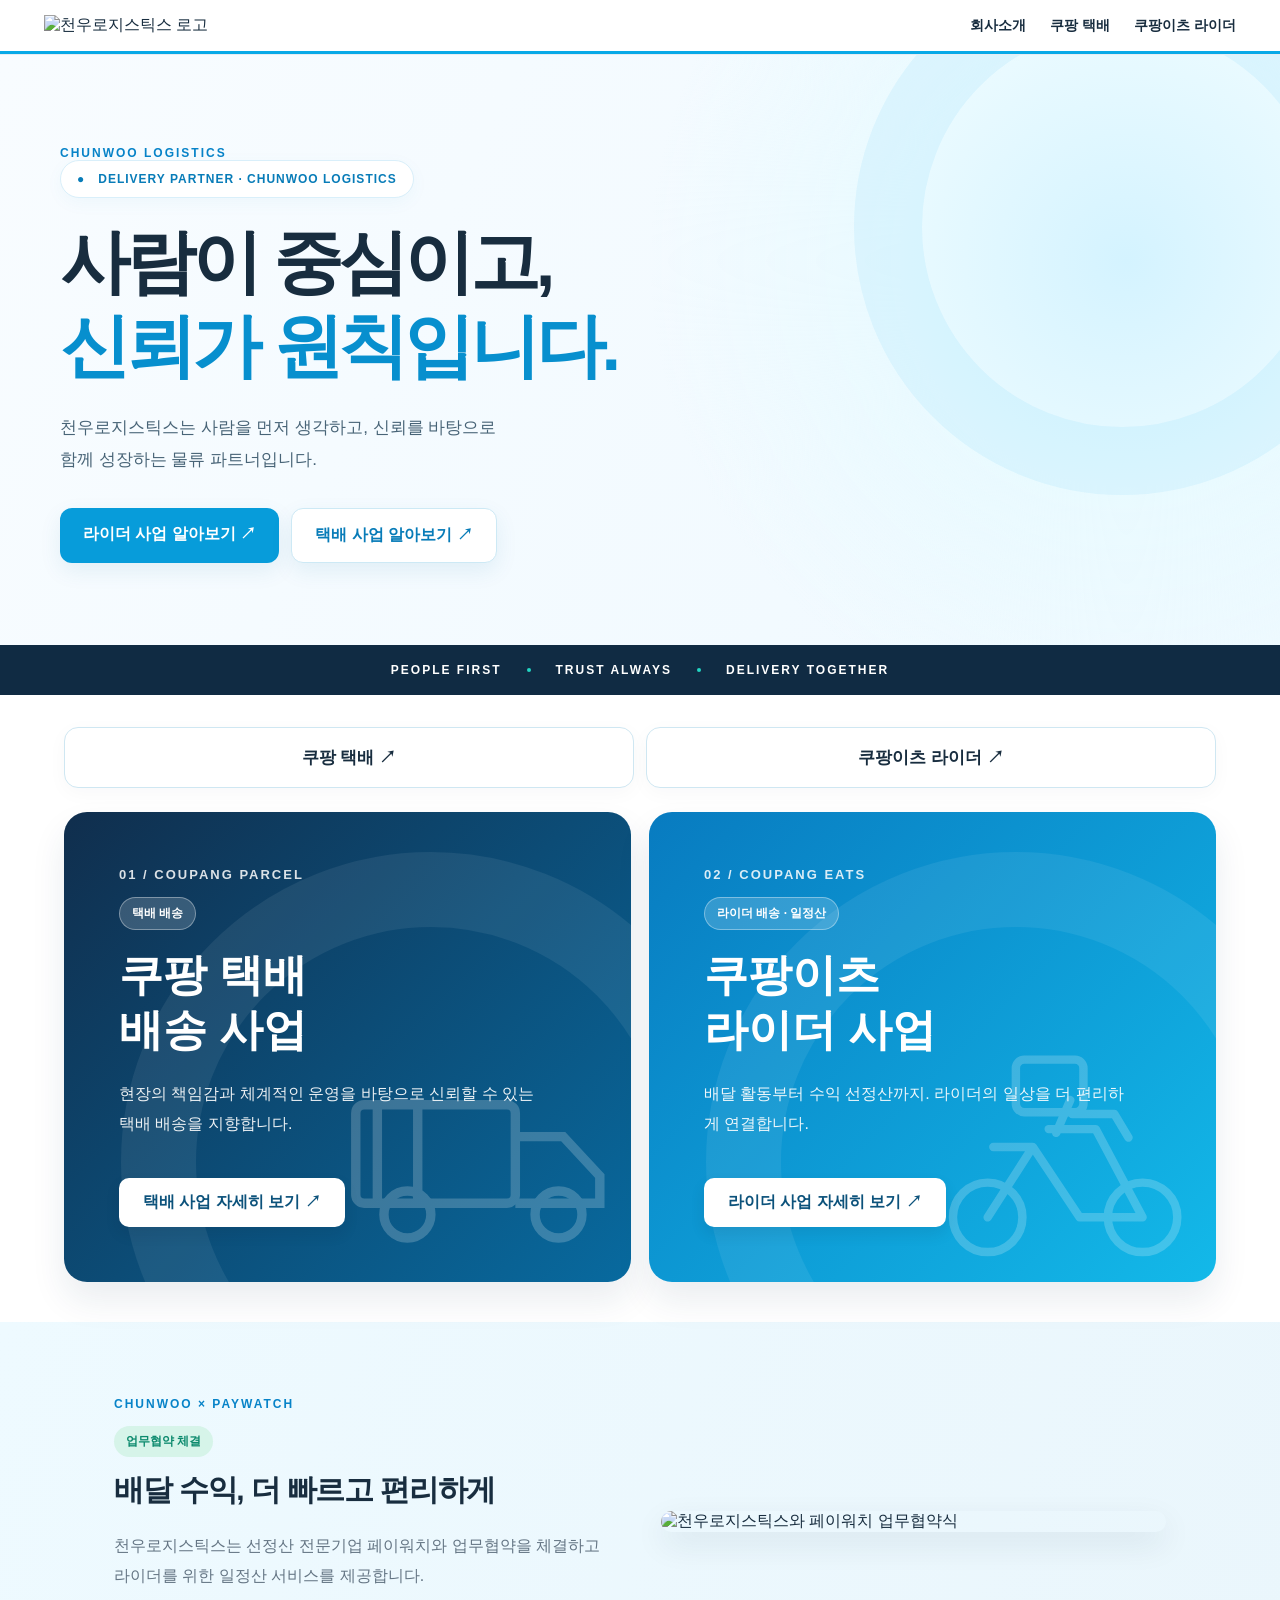
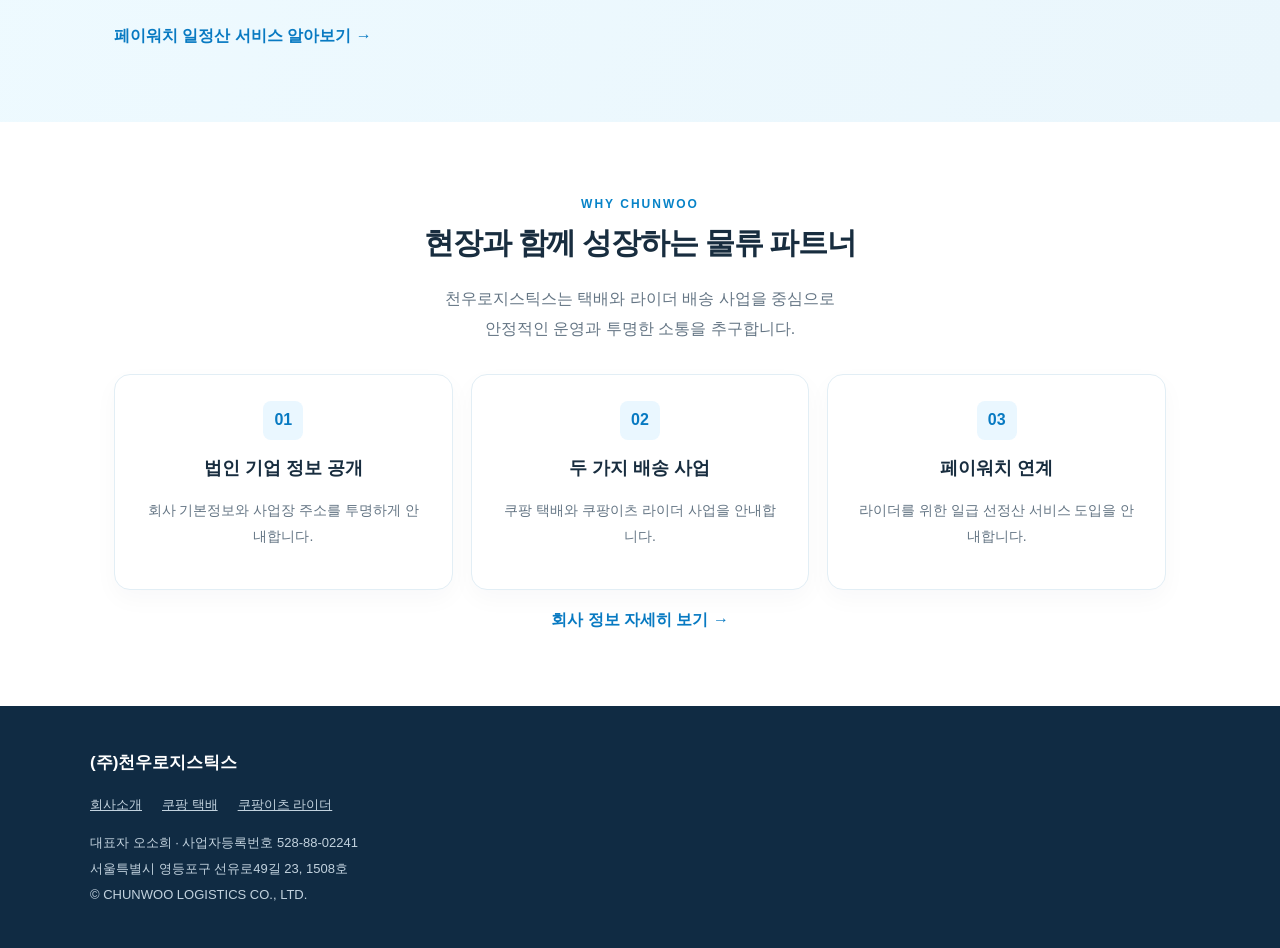
==== commit 0c8b8a1e: "Add files via upload" ====
--- a/index.html
+++ b/index.html
@@ -1 +1 @@
-<!doctype html><html lang="ko"><head><meta charset="utf-8"><meta name="viewport" content="width=device-width, initial-scale=1"><title>천우로지스틱스 | 쿠팡 택배 · 쿠팡이츠 라이더</title><link rel="stylesheet" href="style.css"></head><body><header class="header"><div class="header-inner"><a href="index.html"><img class="logo" src="logo.png" alt="천우로지스틱스 로고"></a><nav class="toplinks"><a href="company.html">회사소개</a><a href="parcel.html">쿠팡 택배</a><a href="rider.html">쿠팡이츠 라이더</a></nav></div></header><main><section class="intro"><div class="eyebrow">CHEONWOO LOGISTICS</div><div class="hero-kicker">● &nbsp; DELIVERY PARTNER · CHEONWOO LOGISTICS</div><h1>사람이 중심이고,<br><em>신뢰가 원칙입니다.</em></h1><p>천우로지스틱스는 사람을 먼저 생각하고, 신뢰를 바탕으로<br>함께 성장하는 물류 파트너입니다.</p><div class="hero-actions"><a class="primary-action" href="parcel.html">택배 사업 알아보기 ↗</a><a class="secondary-action" href="rider.html">라이더 사업 알아보기 ↗</a> </div></section><div class="trust-strip"><span>PEOPLE FIRST</span><i></i><span>TRUST ALWAYS</span><i></i><span>DELIVERY TOGETHER</span></div><nav class="business-nav"><a href="parcel.html">쿠팡 택배 ↗</a><a href="rider.html">쿠팡이츠 라이더 ↗</a></nav><section class="hero-split"><article class="hero-panel parcel"><div class="tag">01 / COUPANG PARCEL</div><div class="service-chip">택배 배송</div><h2>쿠팡 택배<br>배송 사업</h2><p>현장의 책임감과 체계적인 운영을 바탕으로 신뢰할 수 있는 택배 배송을 지향합니다.</p><a class="cta" href="parcel.html">택배 사업 자세히 보기 ↗</a><svg class="illustration" viewBox="0 0 300 250" fill="none" stroke="white" stroke-width="10"><rect x="20" y="70" width="170" height="105" rx="9"/><path d="M190 104h51l39 42v29h-90M43 70v105M86 70v105"/><circle cx="75" cy="187" r="25"/><circle cx="236" cy="187" r="25"/></svg></article><article class="hero-panel rider"><div class="tag">02 / COUPANG EATS</div><div class="service-chip">라이더 배송 · 일정산</div><h2>쿠팡이츠<br>라이더 사업</h2><p>배달 활동부터 수익 선정산까지. 라이더의 일상을 더 편리하게 연결합니다.</p><a class="cta" href="rider.html">라이더 사업 자세히 보기 ↗</a><svg class="illustration" viewBox="0 0 300 250" fill="none" stroke="white" stroke-width="9" stroke-linecap="round" stroke-linejoin="round"><circle cx="70" cy="190" r="37"/><circle cx="235" cy="190" r="37"/><path d="M70 190l48-75 50 75h67l-50-94h-50M118 115h-42M160 80h45l15 25M158 65l-15 35"/><rect x="100" y="22" width="72" height="56" rx="9"/></svg></article></section><section class="home-partnership"><div class="section home-partnership-inner"><div><div class="eyebrow">CHEONWOO × PAYWATCH</div><div class="partner-badge">업무협약 체결</div><h2>배달 수익, 더 빠르고 편리하게</h2><p class="lead">천우로지스틱스는 선정산 전문기업 페이워치와 업무협약을 체결하고 라이더를 위한 일정산 서비스를 제공합니다.</p><a class="partnership-link" href="rider.html">페이워치 일정산 서비스 알아보기 →</a></div><a href="rider.html" class="home-mou-photo"><img src="paywatch-mou.jpg" alt="천우로지스틱스와 페이워치 업무협약식" loading="lazy"></a></div></section><section class="section center"><div class="eyebrow">WHY CHEONWOO</div><h2>현장과 함께 성장하는 물류 파트너</h2><p class="lead">천우로지스틱스는 택배와 라이더 배송 사업을 중심으로<br>안정적인 운영과 투명한 소통을 추구합니다.</p><div class="cards"><div class="card"><span class="number">01</span><br><b>법인 기업 정보 공개</b><p>회사 기본정보와 사업장 주소를 투명하게 안내합니다.</p></div><div class="card"><span class="number">02</span><br><b>두 가지 배송 사업</b><p>쿠팡 택배와 쿠팡이츠 라이더 사업을 안내합니다.</p></div><div class="card"><span class="number">03</span><br><b>페이워치 연계</b><p>라이더를 위한 일급 선정산 서비스 도입을 안내합니다.</p></div></div><a class="return" href="company.html">회사 정보 자세히 보기 →</a></section></main><footer class="footer"><div class="footer-inner"><b>(주)천우로지스틱스</b><div class="links"><a href="company.html">회사소개</a><a href="parcel.html">쿠팡 택배</a><a href="rider.html">쿠팡이츠 라이더</a></div>대표자 오소희 · 사업자등록번호 528-88-02241<br>서울특별시 영등포구 선유로49길 23, 1508호<br>© CHEONWOO LOGISTICS CO., LTD.</div></footer></body></html>
+<!doctype html><html lang="ko"><head><meta charset="utf-8"><meta name="viewport" content="width=device-width, initial-scale=1"><title>천우로지스틱스 | 쿠팡 택배 · 쿠팡이츠 라이더</title><link rel="stylesheet" href="style.css"></head><body><header class="header"><div class="header-inner"><a href="index.html"><img class="logo" src="assets/logo.png" alt="천우로지스틱스 로고"></a><nav class="toplinks"><a href="company.html">회사소개</a><a href="parcel.html">쿠팡 택배</a><a href="rider.html">쿠팡이츠 라이더</a></nav></div></header><main><section class="intro"><div class="eyebrow">CHUNWOO LOGISTICS</div><div class="hero-kicker">● &nbsp; DELIVERY PARTNER · CHUNWOO LOGISTICS</div><h1>사람이 중심이고,<br><em>신뢰가 원칙입니다.</em></h1><p>천우로지스틱스는 사람을 먼저 생각하고, 신뢰를 바탕으로<br>함께 성장하는 물류 파트너입니다.</p><div class="hero-actions"><a class="primary-action" href="rider.html">라이더 사업 알아보기 ↗</a><a class="secondary-action" href="parcel.html">택배 사업 알아보기 ↗</a></div></section><div class="trust-strip"><span>PEOPLE FIRST</span><i></i><span>TRUST ALWAYS</span><i></i><span>DELIVERY TOGETHER</span></div><nav class="business-nav"><a href="parcel.html">쿠팡 택배 ↗</a><a href="rider.html">쿠팡이츠 라이더 ↗</a></nav><section class="hero-split"><article class="hero-panel parcel"><div class="tag">01 / COUPANG PARCEL</div><div class="service-chip">택배 배송</div><h2>쿠팡 택배<br>배송 사업</h2><p>현장의 책임감과 체계적인 운영을 바탕으로 신뢰할 수 있는 택배 배송을 지향합니다.</p><a class="cta" href="parcel.html">택배 사업 자세히 보기 ↗</a><svg class="illustration" viewBox="0 0 300 250" fill="none" stroke="white" stroke-width="10"><rect x="20" y="70" width="170" height="105" rx="9"/><path d="M190 104h51l39 42v29h-90M43 70v105M86 70v105"/><circle cx="75" cy="187" r="25"/><circle cx="236" cy="187" r="25"/></svg></article><article class="hero-panel rider"><div class="tag">02 / COUPANG EATS</div><div class="service-chip">라이더 배송 · 일정산</div><h2>쿠팡이츠<br>라이더 사업</h2><p>배달 활동부터 수익 선정산까지. 라이더의 일상을 더 편리하게 연결합니다.</p><a class="cta" href="rider.html">라이더 사업 자세히 보기 ↗</a><svg class="illustration" viewBox="0 0 300 250" fill="none" stroke="white" stroke-width="9" stroke-linecap="round" stroke-linejoin="round"><circle cx="70" cy="190" r="37"/><circle cx="235" cy="190" r="37"/><path d="M70 190l48-75 50 75h67l-50-94h-50M118 115h-42M160 80h45l15 25M158 65l-15 35"/><rect x="100" y="22" width="72" height="56" rx="9"/></svg></article></section><section class="home-partnership"><div class="section home-partnership-inner"><div><div class="eyebrow">CHUNWOO × PAYWATCH</div><div class="partner-badge">업무협약 체결</div><h2>배달 수익, 더 빠르고 편리하게</h2><p class="lead">천우로지스틱스는 선정산 전문기업 페이워치와 업무협약을 체결하고 라이더를 위한 일정산 서비스를 제공합니다.</p><a class="partnership-link" href="rider.html">페이워치 일정산 서비스 알아보기 →</a></div><a href="rider.html" class="home-mou-photo"><img src="assets/paywatch-mou.jpg" alt="천우로지스틱스와 페이워치 업무협약식" loading="lazy"></a></div></section><section class="section center"><div class="eyebrow">WHY CHUNWOO</div><h2>현장과 함께 성장하는 물류 파트너</h2><p class="lead">천우로지스틱스는 택배와 라이더 배송 사업을 중심으로<br>안정적인 운영과 투명한 소통을 추구합니다.</p><div class="cards"><div class="card"><span class="number">01</span><br><b>법인 기업 정보 공개</b><p>회사 기본정보와 사업장 주소를 투명하게 안내합니다.</p></div><div class="card"><span class="number">02</span><br><b>두 가지 배송 사업</b><p>쿠팡 택배와 쿠팡이츠 라이더 사업을 안내합니다.</p></div><div class="card"><span class="number">03</span><br><b>페이워치 연계</b><p>라이더를 위한 일급 선정산 서비스 도입을 안내합니다.</p></div></div><a class="return" href="company.html">회사 정보 자세히 보기 →</a></section></main><footer class="footer"><div class="footer-inner"><b>(주)천우로지스틱스</b><div class="links"><a href="company.html">회사소개</a><a href="parcel.html">쿠팡 택배</a><a href="rider.html">쿠팡이츠 라이더</a></div>대표자 오소희 · 사업자등록번호 528-88-02241<br>서울특별시 영등포구 선유로49길 23, 1508호<br>© CHUNWOO LOGISTICS CO., LTD.</div></footer></body></html>
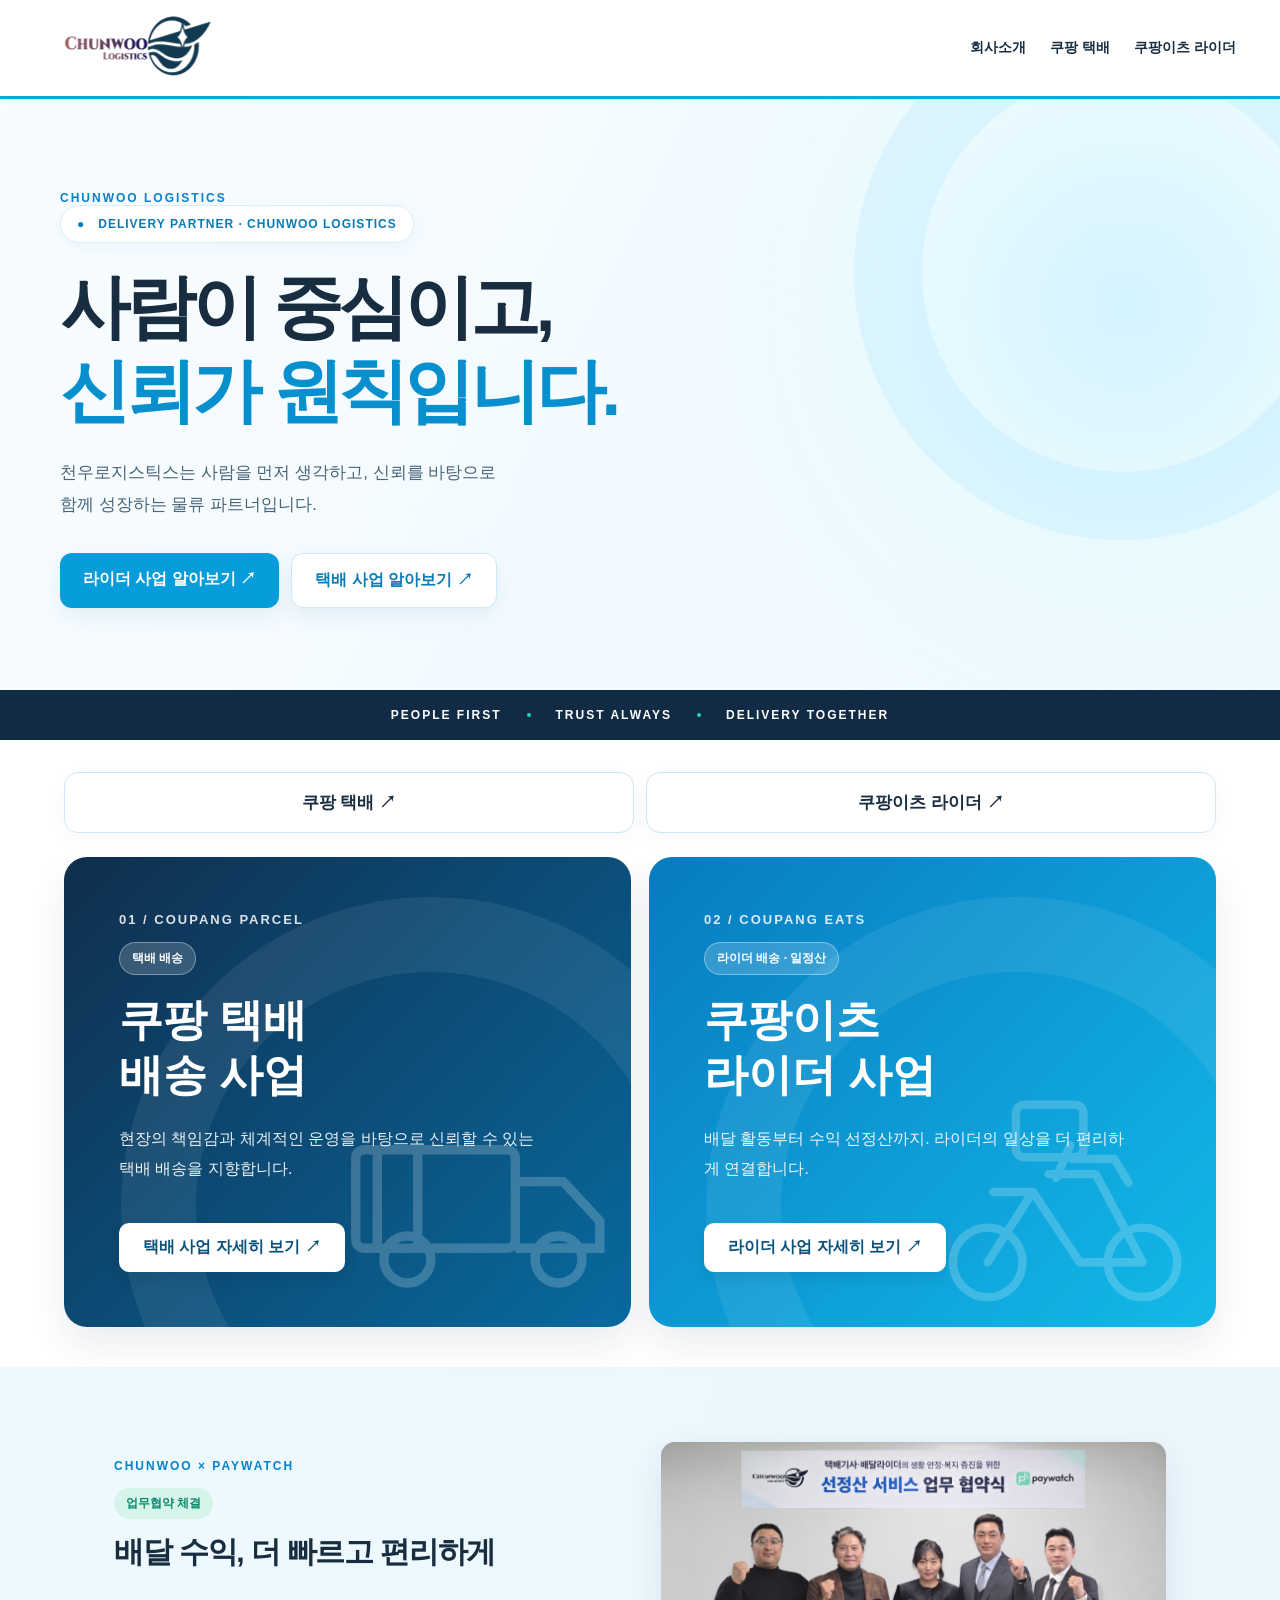
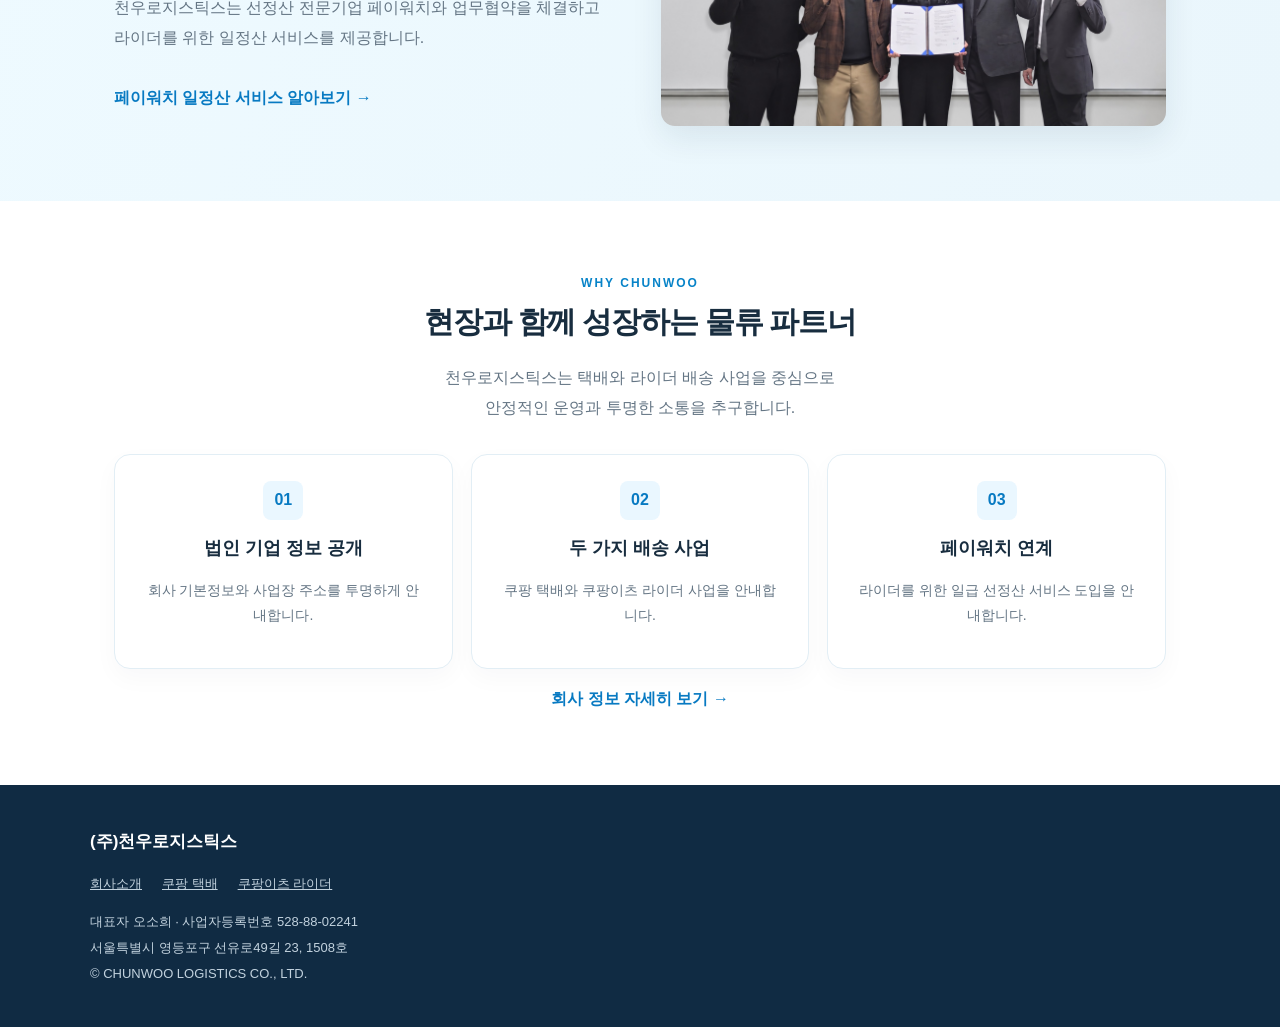
==== commit b33eef9c: "Update index.html" ====
--- a/index.html
+++ b/index.html
@@ -1 +1 @@
-<!doctype html><html lang="ko"><head><meta charset="utf-8"><meta name="viewport" content="width=device-width, initial-scale=1"><title>천우로지스틱스 | 쿠팡 택배 · 쿠팡이츠 라이더</title><link rel="stylesheet" href="style.css"></head><body><header class="header"><div class="header-inner"><a href="index.html"><img class="logo" src="assets/logo.png" alt="천우로지스틱스 로고"></a><nav class="toplinks"><a href="company.html">회사소개</a><a href="parcel.html">쿠팡 택배</a><a href="rider.html">쿠팡이츠 라이더</a></nav></div></header><main><section class="intro"><div class="eyebrow">CHUNWOO LOGISTICS</div><div class="hero-kicker">● &nbsp; DELIVERY PARTNER · CHUNWOO LOGISTICS</div><h1>사람이 중심이고,<br><em>신뢰가 원칙입니다.</em></h1><p>천우로지스틱스는 사람을 먼저 생각하고, 신뢰를 바탕으로<br>함께 성장하는 물류 파트너입니다.</p><div class="hero-actions"><a class="primary-action" href="rider.html">라이더 사업 알아보기 ↗</a><a class="secondary-action" href="parcel.html">택배 사업 알아보기 ↗</a></div></section><div class="trust-strip"><span>PEOPLE FIRST</span><i></i><span>TRUST ALWAYS</span><i></i><span>DELIVERY TOGETHER</span></div><nav class="business-nav"><a href="parcel.html">쿠팡 택배 ↗</a><a href="rider.html">쿠팡이츠 라이더 ↗</a></nav><section class="hero-split"><article class="hero-panel parcel"><div class="tag">01 / COUPANG PARCEL</div><div class="service-chip">택배 배송</div><h2>쿠팡 택배<br>배송 사업</h2><p>현장의 책임감과 체계적인 운영을 바탕으로 신뢰할 수 있는 택배 배송을 지향합니다.</p><a class="cta" href="parcel.html">택배 사업 자세히 보기 ↗</a><svg class="illustration" viewBox="0 0 300 250" fill="none" stroke="white" stroke-width="10"><rect x="20" y="70" width="170" height="105" rx="9"/><path d="M190 104h51l39 42v29h-90M43 70v105M86 70v105"/><circle cx="75" cy="187" r="25"/><circle cx="236" cy="187" r="25"/></svg></article><article class="hero-panel rider"><div class="tag">02 / COUPANG EATS</div><div class="service-chip">라이더 배송 · 일정산</div><h2>쿠팡이츠<br>라이더 사업</h2><p>배달 활동부터 수익 선정산까지. 라이더의 일상을 더 편리하게 연결합니다.</p><a class="cta" href="rider.html">라이더 사업 자세히 보기 ↗</a><svg class="illustration" viewBox="0 0 300 250" fill="none" stroke="white" stroke-width="9" stroke-linecap="round" stroke-linejoin="round"><circle cx="70" cy="190" r="37"/><circle cx="235" cy="190" r="37"/><path d="M70 190l48-75 50 75h67l-50-94h-50M118 115h-42M160 80h45l15 25M158 65l-15 35"/><rect x="100" y="22" width="72" height="56" rx="9"/></svg></article></section><section class="home-partnership"><div class="section home-partnership-inner"><div><div class="eyebrow">CHUNWOO × PAYWATCH</div><div class="partner-badge">업무협약 체결</div><h2>배달 수익, 더 빠르고 편리하게</h2><p class="lead">천우로지스틱스는 선정산 전문기업 페이워치와 업무협약을 체결하고 라이더를 위한 일정산 서비스를 제공합니다.</p><a class="partnership-link" href="rider.html">페이워치 일정산 서비스 알아보기 →</a></div><a href="rider.html" class="home-mou-photo"><img src="assets/paywatch-mou.jpg" alt="천우로지스틱스와 페이워치 업무협약식" loading="lazy"></a></div></section><section class="section center"><div class="eyebrow">WHY CHUNWOO</div><h2>현장과 함께 성장하는 물류 파트너</h2><p class="lead">천우로지스틱스는 택배와 라이더 배송 사업을 중심으로<br>안정적인 운영과 투명한 소통을 추구합니다.</p><div class="cards"><div class="card"><span class="number">01</span><br><b>법인 기업 정보 공개</b><p>회사 기본정보와 사업장 주소를 투명하게 안내합니다.</p></div><div class="card"><span class="number">02</span><br><b>두 가지 배송 사업</b><p>쿠팡 택배와 쿠팡이츠 라이더 사업을 안내합니다.</p></div><div class="card"><span class="number">03</span><br><b>페이워치 연계</b><p>라이더를 위한 일급 선정산 서비스 도입을 안내합니다.</p></div></div><a class="return" href="company.html">회사 정보 자세히 보기 →</a></section></main><footer class="footer"><div class="footer-inner"><b>(주)천우로지스틱스</b><div class="links"><a href="company.html">회사소개</a><a href="parcel.html">쿠팡 택배</a><a href="rider.html">쿠팡이츠 라이더</a></div>대표자 오소희 · 사업자등록번호 528-88-02241<br>서울특별시 영등포구 선유로49길 23, 1508호<br>© CHUNWOO LOGISTICS CO., LTD.</div></footer></body></html>
+<!doctype html><html lang="ko"><head><meta charset="utf-8"><meta name="viewport" content="width=device-width, initial-scale=1"><title>천우로지스틱스 | 쿠팡 택배 · 쿠팡이츠 라이더</title><link rel="stylesheet" href="style.css"></head><body><header class="header"><div class="header-inner"><a href="index.html"><img class="logo" src="logo.png" alt="천우로지스틱스 로고"></a><nav class="toplinks"><a href="company.html">회사소개</a><a href="parcel.html">쿠팡 택배</a><a href="rider.html">쿠팡이츠 라이더</a></nav></div></header><main><section class="intro"><div class="eyebrow">CHUNWOO LOGISTICS</div><div class="hero-kicker">● &nbsp; DELIVERY PARTNER · CHUNWOO LOGISTICS</div><h1>사람이 중심이고,<br><em>신뢰가 원칙입니다.</em></h1><p>천우로지스틱스는 사람을 먼저 생각하고, 신뢰를 바탕으로<br>함께 성장하는 물류 파트너입니다.</p><div class="hero-actions"><a class="primary-action" href="rider.html">라이더 사업 알아보기 ↗</a><a class="secondary-action" href="parcel.html">택배 사업 알아보기 ↗</a></div></section><div class="trust-strip"><span>PEOPLE FIRST</span><i></i><span>TRUST ALWAYS</span><i></i><span>DELIVERY TOGETHER</span></div><nav class="business-nav"><a href="parcel.html">쿠팡 택배 ↗</a><a href="rider.html">쿠팡이츠 라이더 ↗</a></nav><section class="hero-split"><article class="hero-panel parcel"><div class="tag">01 / COUPANG PARCEL</div><div class="service-chip">택배 배송</div><h2>쿠팡 택배<br>배송 사업</h2><p>현장의 책임감과 체계적인 운영을 바탕으로 신뢰할 수 있는 택배 배송을 지향합니다.</p><a class="cta" href="parcel.html">택배 사업 자세히 보기 ↗</a><svg class="illustration" viewBox="0 0 300 250" fill="none" stroke="white" stroke-width="10"><rect x="20" y="70" width="170" height="105" rx="9"/><path d="M190 104h51l39 42v29h-90M43 70v105M86 70v105"/><circle cx="75" cy="187" r="25"/><circle cx="236" cy="187" r="25"/></svg></article><article class="hero-panel rider"><div class="tag">02 / COUPANG EATS</div><div class="service-chip">라이더 배송 · 일정산</div><h2>쿠팡이츠<br>라이더 사업</h2><p>배달 활동부터 수익 선정산까지. 라이더의 일상을 더 편리하게 연결합니다.</p><a class="cta" href="rider.html">라이더 사업 자세히 보기 ↗</a><svg class="illustration" viewBox="0 0 300 250" fill="none" stroke="white" stroke-width="9" stroke-linecap="round" stroke-linejoin="round"><circle cx="70" cy="190" r="37"/><circle cx="235" cy="190" r="37"/><path d="M70 190l48-75 50 75h67l-50-94h-50M118 115h-42M160 80h45l15 25M158 65l-15 35"/><rect x="100" y="22" width="72" height="56" rx="9"/></svg></article></section><section class="home-partnership"><div class="section home-partnership-inner"><div><div class="eyebrow">CHUNWOO × PAYWATCH</div><div class="partner-badge">업무협약 체결</div><h2>배달 수익, 더 빠르고 편리하게</h2><p class="lead">천우로지스틱스는 선정산 전문기업 페이워치와 업무협약을 체결하고 라이더를 위한 일정산 서비스를 제공합니다.</p><a class="partnership-link" href="rider.html">페이워치 일정산 서비스 알아보기 →</a></div><a href="rider.html" class="home-mou-photo"><img src="paywatch-mou.jpg" alt="천우로지스틱스와 페이워치 업무협약식" loading="lazy"></a></div></section><section class="section center"><div class="eyebrow">WHY CHUNWOO</div><h2>현장과 함께 성장하는 물류 파트너</h2><p class="lead">천우로지스틱스는 택배와 라이더 배송 사업을 중심으로<br>안정적인 운영과 투명한 소통을 추구합니다.</p><div class="cards"><div class="card"><span class="number">01</span><br><b>법인 기업 정보 공개</b><p>회사 기본정보와 사업장 주소를 투명하게 안내합니다.</p></div><div class="card"><span class="number">02</span><br><b>두 가지 배송 사업</b><p>쿠팡 택배와 쿠팡이츠 라이더 사업을 안내합니다.</p></div><div class="card"><span class="number">03</span><br><b>페이워치 연계</b><p>라이더를 위한 일급 선정산 서비스 도입을 안내합니다.</p></div></div><a class="return" href="company.html">회사 정보 자세히 보기 →</a></section></main><footer class="footer"><div class="footer-inner"><b>(주)천우로지스틱스</b><div class="links"><a href="company.html">회사소개</a><a href="parcel.html">쿠팡 택배</a><a href="rider.html">쿠팡이츠 라이더</a></div>대표자 오소희 · 사업자등록번호 528-88-02241<br>서울특별시 영등포구 선유로49길 23, 1508호<br>© CHUNWOO LOGISTICS CO., LTD.</div></footer></body></html>
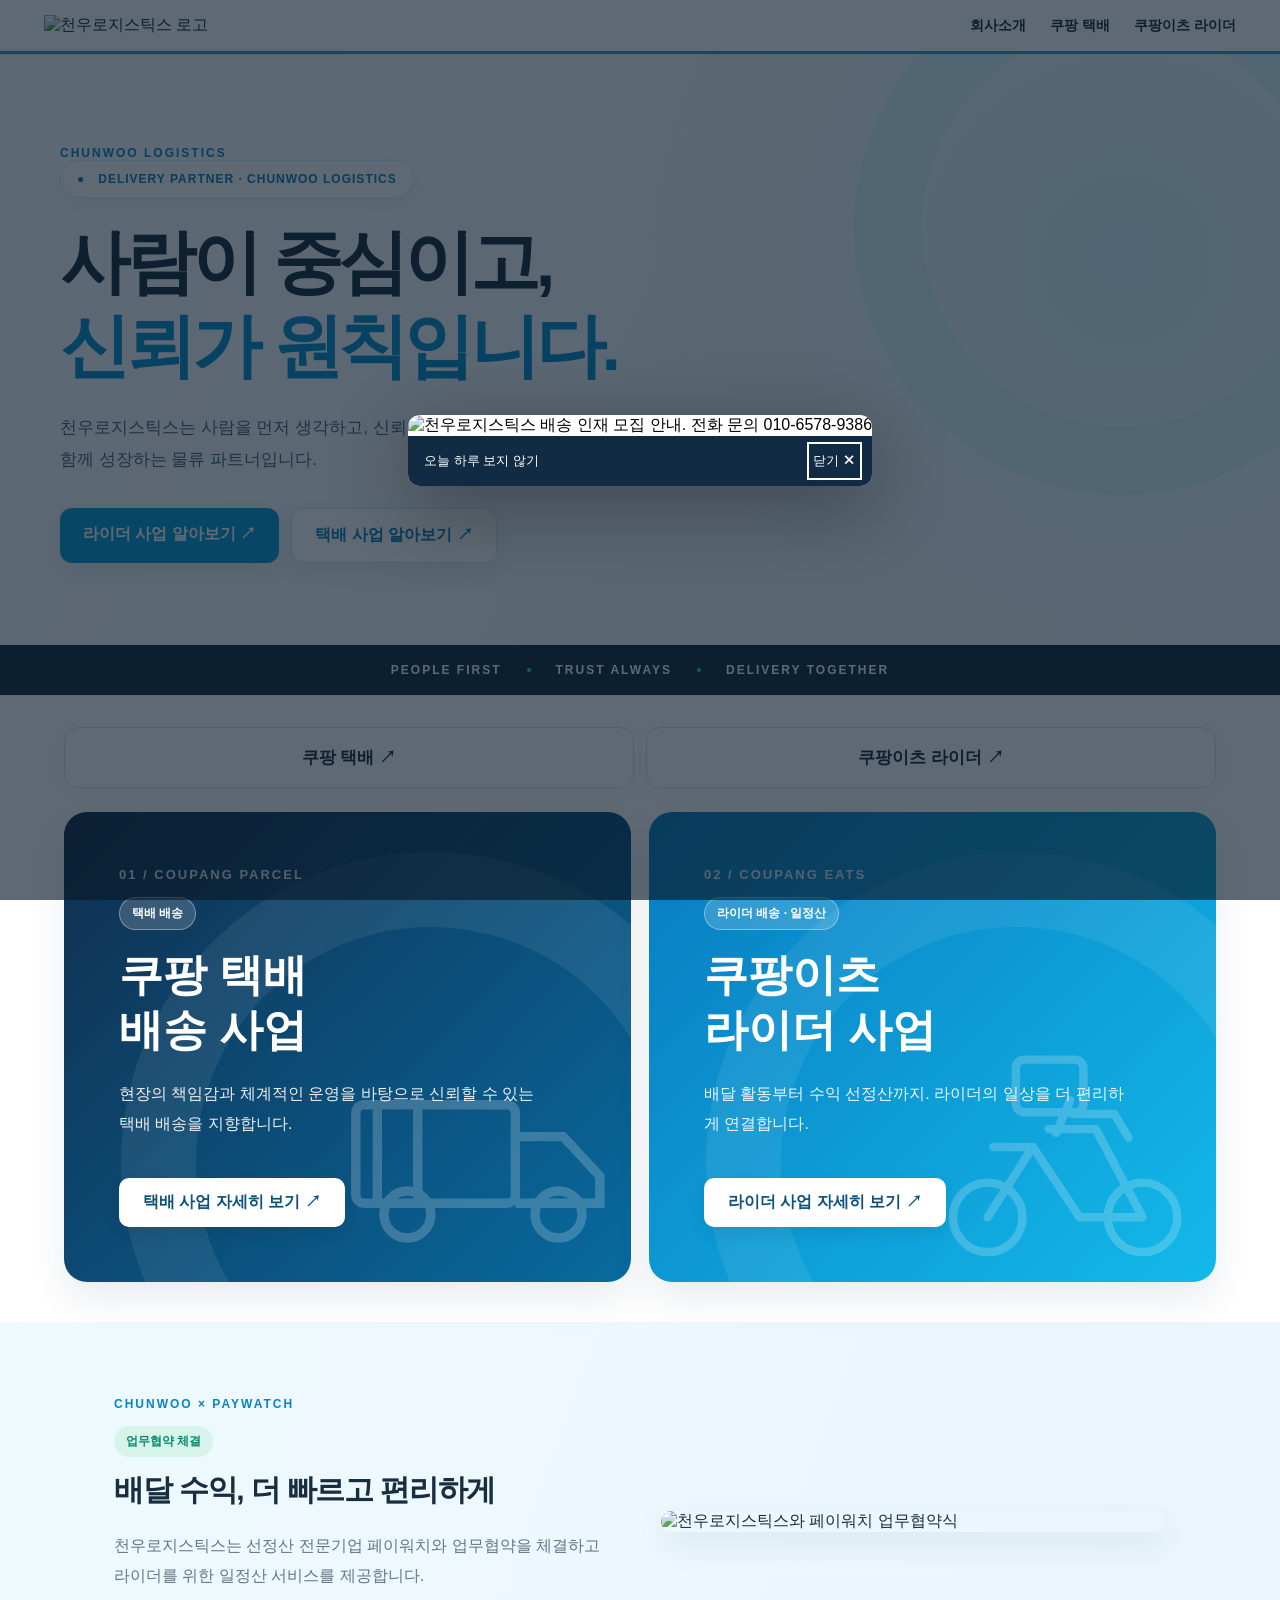
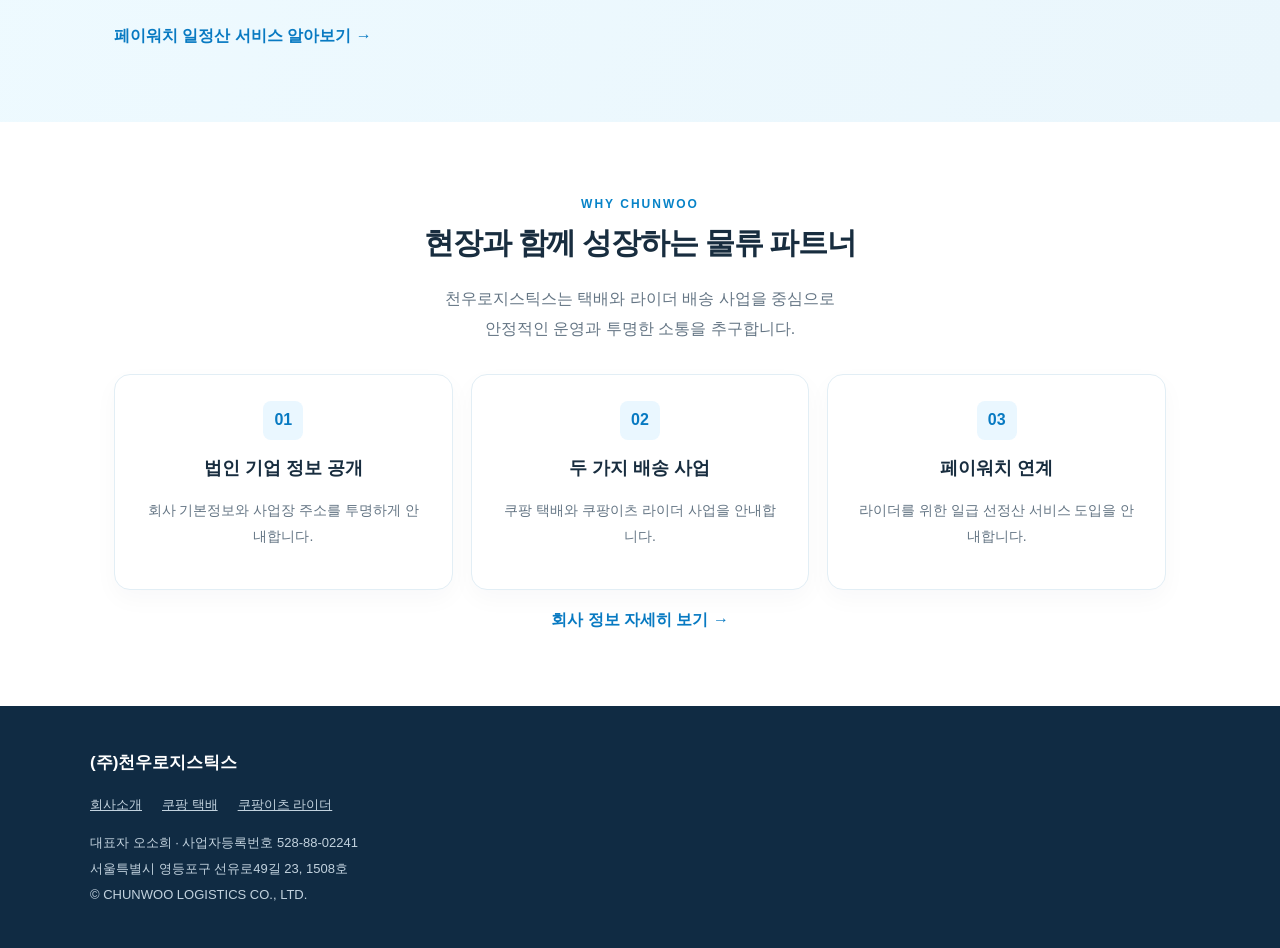
==== commit fd43257b: "Add files via upload" ====
--- a/index.html
+++ b/index.html
@@ -1 +1 @@
-<!doctype html><html lang="ko"><head><meta charset="utf-8"><meta name="viewport" content="width=device-width, initial-scale=1"><title>천우로지스틱스 | 쿠팡 택배 · 쿠팡이츠 라이더</title><link rel="stylesheet" href="style.css"></head><body><header class="header"><div class="header-inner"><a href="index.html"><img class="logo" src="logo.png" alt="천우로지스틱스 로고"></a><nav class="toplinks"><a href="company.html">회사소개</a><a href="parcel.html">쿠팡 택배</a><a href="rider.html">쿠팡이츠 라이더</a></nav></div></header><main><section class="intro"><div class="eyebrow">CHUNWOO LOGISTICS</div><div class="hero-kicker">● &nbsp; DELIVERY PARTNER · CHUNWOO LOGISTICS</div><h1>사람이 중심이고,<br><em>신뢰가 원칙입니다.</em></h1><p>천우로지스틱스는 사람을 먼저 생각하고, 신뢰를 바탕으로<br>함께 성장하는 물류 파트너입니다.</p><div class="hero-actions"><a class="primary-action" href="rider.html">라이더 사업 알아보기 ↗</a><a class="secondary-action" href="parcel.html">택배 사업 알아보기 ↗</a></div></section><div class="trust-strip"><span>PEOPLE FIRST</span><i></i><span>TRUST ALWAYS</span><i></i><span>DELIVERY TOGETHER</span></div><nav class="business-nav"><a href="parcel.html">쿠팡 택배 ↗</a><a href="rider.html">쿠팡이츠 라이더 ↗</a></nav><section class="hero-split"><article class="hero-panel parcel"><div class="tag">01 / COUPANG PARCEL</div><div class="service-chip">택배 배송</div><h2>쿠팡 택배<br>배송 사업</h2><p>현장의 책임감과 체계적인 운영을 바탕으로 신뢰할 수 있는 택배 배송을 지향합니다.</p><a class="cta" href="parcel.html">택배 사업 자세히 보기 ↗</a><svg class="illustration" viewBox="0 0 300 250" fill="none" stroke="white" stroke-width="10"><rect x="20" y="70" width="170" height="105" rx="9"/><path d="M190 104h51l39 42v29h-90M43 70v105M86 70v105"/><circle cx="75" cy="187" r="25"/><circle cx="236" cy="187" r="25"/></svg></article><article class="hero-panel rider"><div class="tag">02 / COUPANG EATS</div><div class="service-chip">라이더 배송 · 일정산</div><h2>쿠팡이츠<br>라이더 사업</h2><p>배달 활동부터 수익 선정산까지. 라이더의 일상을 더 편리하게 연결합니다.</p><a class="cta" href="rider.html">라이더 사업 자세히 보기 ↗</a><svg class="illustration" viewBox="0 0 300 250" fill="none" stroke="white" stroke-width="9" stroke-linecap="round" stroke-linejoin="round"><circle cx="70" cy="190" r="37"/><circle cx="235" cy="190" r="37"/><path d="M70 190l48-75 50 75h67l-50-94h-50M118 115h-42M160 80h45l15 25M158 65l-15 35"/><rect x="100" y="22" width="72" height="56" rx="9"/></svg></article></section><section class="home-partnership"><div class="section home-partnership-inner"><div><div class="eyebrow">CHUNWOO × PAYWATCH</div><div class="partner-badge">업무협약 체결</div><h2>배달 수익, 더 빠르고 편리하게</h2><p class="lead">천우로지스틱스는 선정산 전문기업 페이워치와 업무협약을 체결하고 라이더를 위한 일정산 서비스를 제공합니다.</p><a class="partnership-link" href="rider.html">페이워치 일정산 서비스 알아보기 →</a></div><a href="rider.html" class="home-mou-photo"><img src="paywatch-mou.jpg" alt="천우로지스틱스와 페이워치 업무협약식" loading="lazy"></a></div></section><section class="section center"><div class="eyebrow">WHY CHUNWOO</div><h2>현장과 함께 성장하는 물류 파트너</h2><p class="lead">천우로지스틱스는 택배와 라이더 배송 사업을 중심으로<br>안정적인 운영과 투명한 소통을 추구합니다.</p><div class="cards"><div class="card"><span class="number">01</span><br><b>법인 기업 정보 공개</b><p>회사 기본정보와 사업장 주소를 투명하게 안내합니다.</p></div><div class="card"><span class="number">02</span><br><b>두 가지 배송 사업</b><p>쿠팡 택배와 쿠팡이츠 라이더 사업을 안내합니다.</p></div><div class="card"><span class="number">03</span><br><b>페이워치 연계</b><p>라이더를 위한 일급 선정산 서비스 도입을 안내합니다.</p></div></div><a class="return" href="company.html">회사 정보 자세히 보기 →</a></section></main><footer class="footer"><div class="footer-inner"><b>(주)천우로지스틱스</b><div class="links"><a href="company.html">회사소개</a><a href="parcel.html">쿠팡 택배</a><a href="rider.html">쿠팡이츠 라이더</a></div>대표자 오소희 · 사업자등록번호 528-88-02241<br>서울특별시 영등포구 선유로49길 23, 1508호<br>© CHUNWOO LOGISTICS CO., LTD.</div></footer></body></html>
+<!doctype html><html lang="ko"><head><meta charset="utf-8"><meta name="viewport" content="width=device-width, initial-scale=1"><title>천우로지스틱스 | 쿠팡 택배 · 쿠팡이츠 라이더</title><link rel="stylesheet" href="style.css"></head><body><header class="header"><div class="header-inner"><a href="index.html"><img class="logo" src="assets/logo.png" alt="천우로지스틱스 로고"></a><nav class="toplinks"><a href="company.html">회사소개</a><a href="parcel.html">쿠팡 택배</a><a href="rider.html">쿠팡이츠 라이더</a></nav></div></header><main><section class="intro"><div class="eyebrow">CHUNWOO LOGISTICS</div><div class="hero-kicker">● &nbsp; DELIVERY PARTNER · CHUNWOO LOGISTICS</div><h1>사람이 중심이고,<br><em>신뢰가 원칙입니다.</em></h1><p>천우로지스틱스는 사람을 먼저 생각하고, 신뢰를 바탕으로<br>함께 성장하는 물류 파트너입니다.</p><div class="hero-actions"><a class="primary-action" href="rider.html">라이더 사업 알아보기 ↗</a><a class="secondary-action" href="parcel.html">택배 사업 알아보기 ↗</a></div></section><div class="trust-strip"><span>PEOPLE FIRST</span><i></i><span>TRUST ALWAYS</span><i></i><span>DELIVERY TOGETHER</span></div><nav class="business-nav"><a href="parcel.html">쿠팡 택배 ↗</a><a href="rider.html">쿠팡이츠 라이더 ↗</a></nav><section class="hero-split"><article class="hero-panel parcel"><div class="tag">01 / COUPANG PARCEL</div><div class="service-chip">택배 배송</div><h2>쿠팡 택배<br>배송 사업</h2><p>현장의 책임감과 체계적인 운영을 바탕으로 신뢰할 수 있는 택배 배송을 지향합니다.</p><a class="cta" href="parcel.html">택배 사업 자세히 보기 ↗</a><svg class="illustration" viewBox="0 0 300 250" fill="none" stroke="white" stroke-width="10"><rect x="20" y="70" width="170" height="105" rx="9"/><path d="M190 104h51l39 42v29h-90M43 70v105M86 70v105"/><circle cx="75" cy="187" r="25"/><circle cx="236" cy="187" r="25"/></svg></article><article class="hero-panel rider"><div class="tag">02 / COUPANG EATS</div><div class="service-chip">라이더 배송 · 일정산</div><h2>쿠팡이츠<br>라이더 사업</h2><p>배달 활동부터 수익 선정산까지. 라이더의 일상을 더 편리하게 연결합니다.</p><a class="cta" href="rider.html">라이더 사업 자세히 보기 ↗</a><svg class="illustration" viewBox="0 0 300 250" fill="none" stroke="white" stroke-width="9" stroke-linecap="round" stroke-linejoin="round"><circle cx="70" cy="190" r="37"/><circle cx="235" cy="190" r="37"/><path d="M70 190l48-75 50 75h67l-50-94h-50M118 115h-42M160 80h45l15 25M158 65l-15 35"/><rect x="100" y="22" width="72" height="56" rx="9"/></svg></article></section><section class="home-partnership"><div class="section home-partnership-inner"><div><div class="eyebrow">CHUNWOO × PAYWATCH</div><div class="partner-badge">업무협약 체결</div><h2>배달 수익, 더 빠르고 편리하게</h2><p class="lead">천우로지스틱스는 선정산 전문기업 페이워치와 업무협약을 체결하고 라이더를 위한 일정산 서비스를 제공합니다.</p><a class="partnership-link" href="rider.html">페이워치 일정산 서비스 알아보기 →</a></div><a href="rider.html" class="home-mou-photo"><img src="assets/paywatch-mou.jpg" alt="천우로지스틱스와 페이워치 업무협약식" loading="lazy"></a></div></section><section class="section center"><div class="eyebrow">WHY CHUNWOO</div><h2>현장과 함께 성장하는 물류 파트너</h2><p class="lead">천우로지스틱스는 택배와 라이더 배송 사업을 중심으로<br>안정적인 운영과 투명한 소통을 추구합니다.</p><div class="cards"><div class="card"><span class="number">01</span><br><b>법인 기업 정보 공개</b><p>회사 기본정보와 사업장 주소를 투명하게 안내합니다.</p></div><div class="card"><span class="number">02</span><br><b>두 가지 배송 사업</b><p>쿠팡 택배와 쿠팡이츠 라이더 사업을 안내합니다.</p></div><div class="card"><span class="number">03</span><br><b>페이워치 연계</b><p>라이더를 위한 일급 선정산 서비스 도입을 안내합니다.</p></div></div><a class="return" href="company.html">회사 정보 자세히 보기 →</a></section></main><footer class="footer"><div class="footer-inner"><b>(주)천우로지스틱스</b><div class="links"><a href="company.html">회사소개</a><a href="parcel.html">쿠팡 택배</a><a href="rider.html">쿠팡이츠 라이더</a></div>대표자 오소희 · 사업자등록번호 528-88-02241<br>서울특별시 영등포구 선유로49길 23, 1508호<br>© CHUNWOO LOGISTICS CO., LTD.</div></footer><dialog id="recruit-popup" aria-label="배송 인재 모집 안내"><img src="assets/recruitment.png" alt="천우로지스틱스 배송 인재 모집 안내. 전화 문의 010-6578-9386"><div class="recruit-actions"><button id="recruit-hide" type="button">오늘 하루 보지 않기</button><button id="recruit-close" type="button" autofocus>닫기 ✕</button></div></dialog><script>(()=>{const d=document.getElementById('recruit-popup');const now=new Date();const day=[now.getFullYear(),now.getMonth()+1,now.getDate()].join('-');const key='chunwoo-recruit-hide-v1';let hidden=false;try{hidden=localStorage.getItem(key)===day}catch(e){}if(!hidden){d.showModal();document.body.classList.add('recruit-open')}d.addEventListener('close',()=>document.body.classList.remove('recruit-open'));document.getElementById('recruit-close').onclick=()=>d.close();document.getElementById('recruit-hide').onclick=()=>{try{localStorage.setItem(key,day)}catch(e){}d.close()};d.addEventListener('click',e=>{if(e.target===d){const r=d.getBoundingClientRect();if(e.clientX<r.left||e.clientX>r.right||e.clientY<r.top||e.clientY>r.bottom)d.close()}})})();</script></body></html>
--- a/style.css
+++ b/style.css
@@ -17,3 +17,6 @@
 .home-partnership{background:linear-gradient(110deg,#eefaff,#eaf6fc)}.partner-badge{display:inline-block;background:#d6f4e9;color:#0c8a6d;padding:7px 12px;border-radius:30px;font-size:12px;font-weight:900;margin-top:15px}
 .section h2{letter-spacing:-.04em}.card{box-shadow:0 9px 24px #122f4508;border:1px solid #e2eef5;transition:transform .2s,box-shadow .2s}.card:hover{transform:translateY(-4px);box-shadow:0 16px 35px #122f4517}.subhero{position:relative;overflow:hidden}.subhero:after{content:"";position:absolute;right:-120px;top:-140px;width:420px;height:420px;border:75px solid #ffffff12;border-radius:50%;pointer-events:none}
 @media(max-width:720px){.intro{padding:64px 22px 58px}.intro h1{font-size:clamp(36px,8vw,51px)}.intro p{font-size:15px}.intro p br{display:none}.hero-actions{gap:9px}.primary-action,.secondary-action{padding:14px 16px;font-size:13px}.trust-strip{gap:10px;font-size:9px;letter-spacing:.8px}.hero-split{padding:0 14px;gap:14px}.hero-panel{min-height:375px;padding:34px 28px;border-radius:18px}.business-nav{margin-top:20px}}
+
+/* V8 recruitment popup */
+body.recruit-open{overflow:hidden}#recruit-popup{border:0;padding:0;border-radius:12px;max-width:calc(100vw - 24px);max-height:calc(100dvh - 24px);width:max-content;overflow:auto;box-shadow:0 20px 80px #0005;background:#fff}#recruit-popup::backdrop{background:rgba(10,25,40,.65)}#recruit-popup img{display:block;width:auto;height:auto;max-width:min(480px,calc(100vw - 24px));max-height:calc(100dvh - 84px);object-fit:contain;margin:auto}.recruit-actions{display:flex;justify-content:space-between;gap:8px;padding:8px 12px;background:#102b43}.recruit-actions button{border:0;background:transparent;color:white;font:inherit;font-size:13px;cursor:pointer;padding:8px 4px}.recruit-actions button:focus-visible{outline:2px solid white}
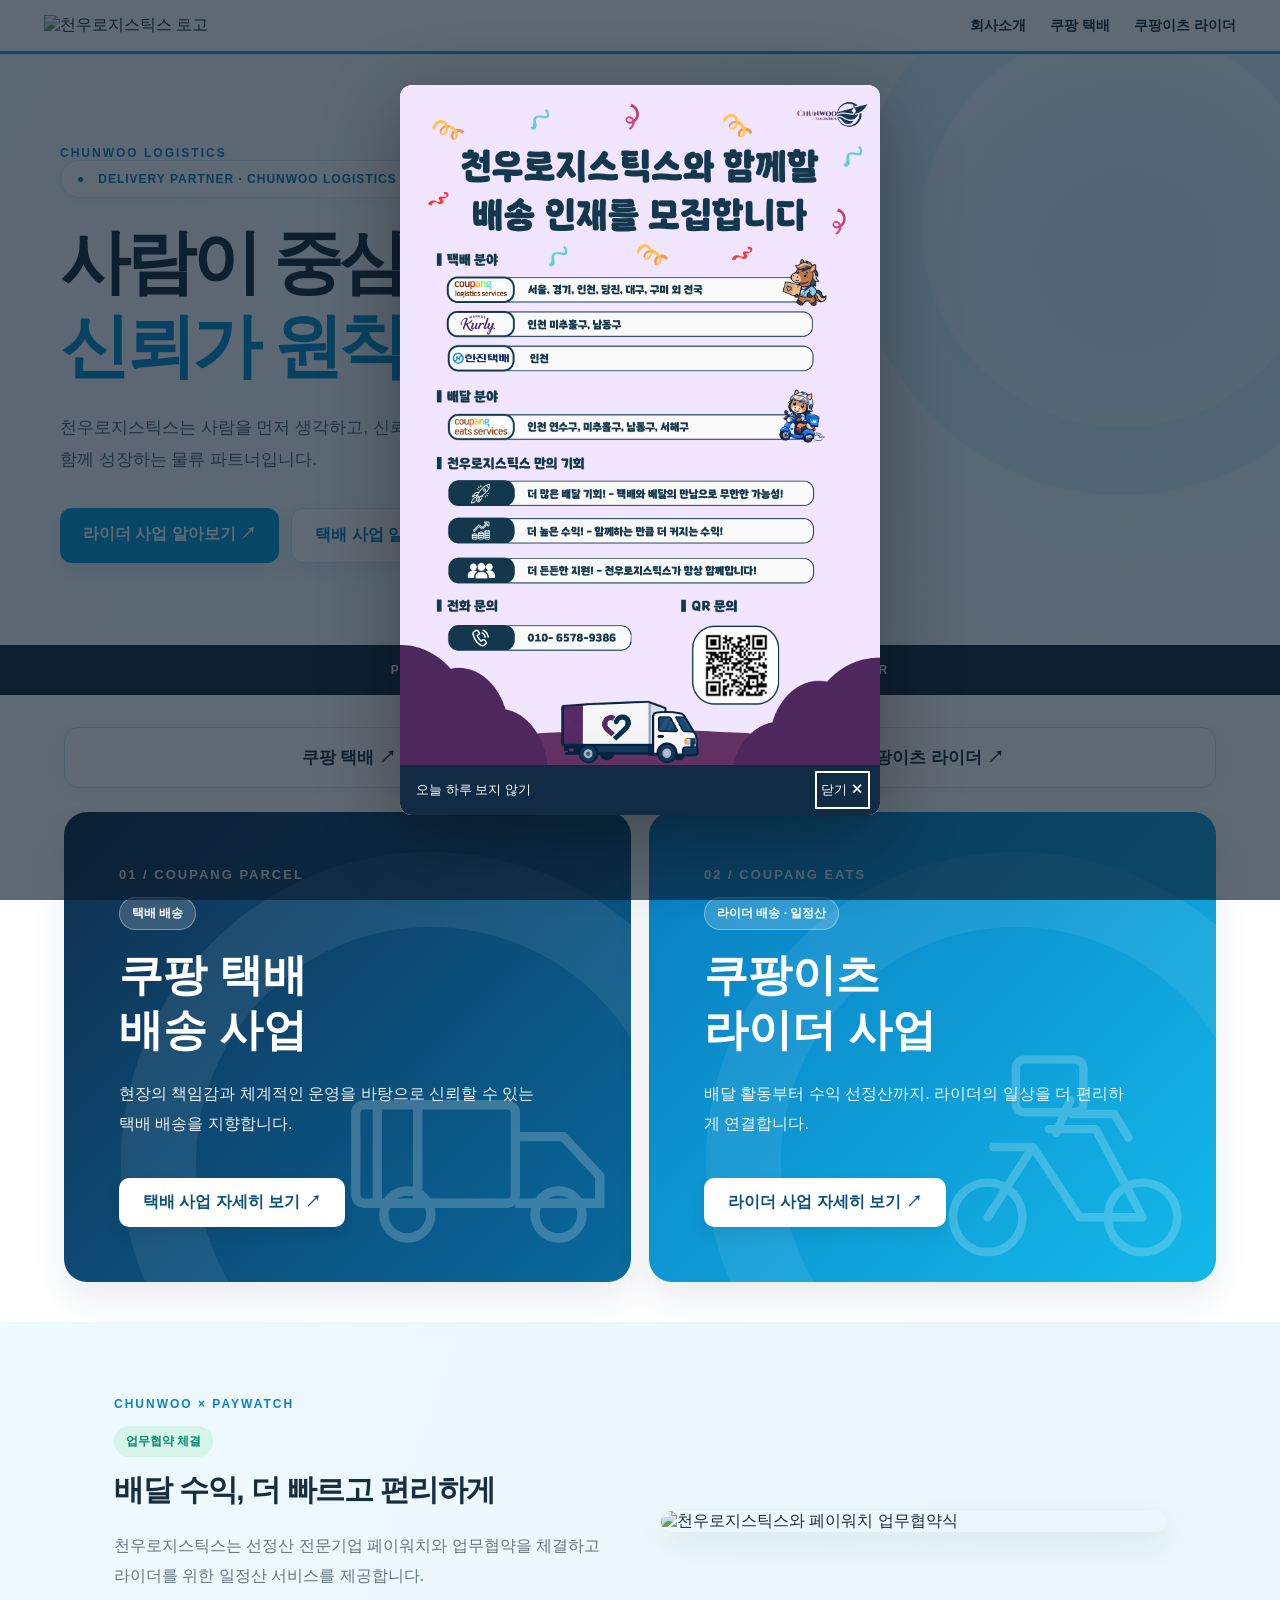
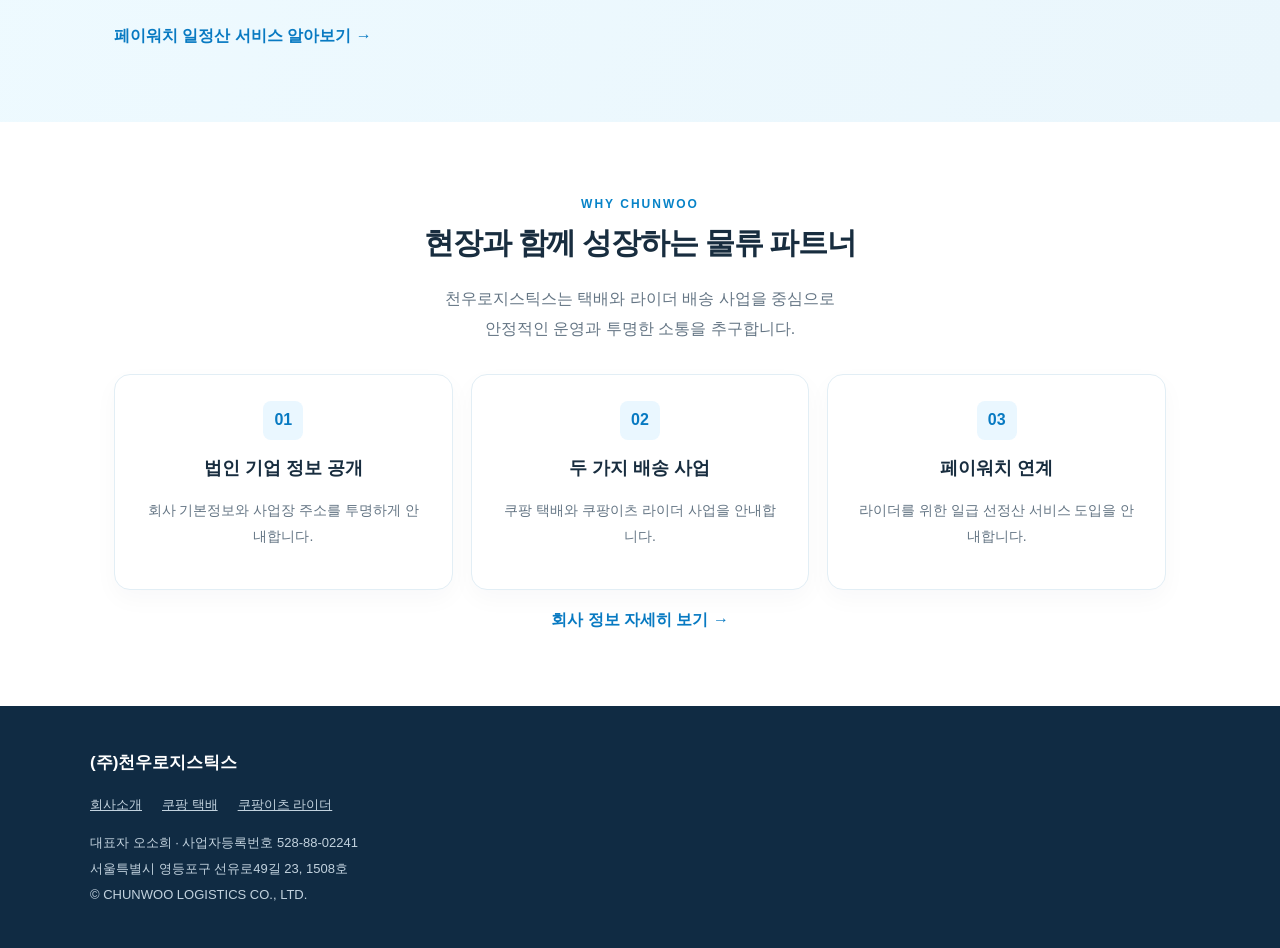
==== commit a22bb4d4: "Update index.html" ====
--- a/index.html
+++ b/index.html
@@ -1 +1 @@
-<!doctype html><html lang="ko"><head><meta charset="utf-8"><meta name="viewport" content="width=device-width, initial-scale=1"><title>천우로지스틱스 | 쿠팡 택배 · 쿠팡이츠 라이더</title><link rel="stylesheet" href="style.css"></head><body><header class="header"><div class="header-inner"><a href="index.html"><img class="logo" src="assets/logo.png" alt="천우로지스틱스 로고"></a><nav class="toplinks"><a href="company.html">회사소개</a><a href="parcel.html">쿠팡 택배</a><a href="rider.html">쿠팡이츠 라이더</a></nav></div></header><main><section class="intro"><div class="eyebrow">CHUNWOO LOGISTICS</div><div class="hero-kicker">● &nbsp; DELIVERY PARTNER · CHUNWOO LOGISTICS</div><h1>사람이 중심이고,<br><em>신뢰가 원칙입니다.</em></h1><p>천우로지스틱스는 사람을 먼저 생각하고, 신뢰를 바탕으로<br>함께 성장하는 물류 파트너입니다.</p><div class="hero-actions"><a class="primary-action" href="rider.html">라이더 사업 알아보기 ↗</a><a class="secondary-action" href="parcel.html">택배 사업 알아보기 ↗</a></div></section><div class="trust-strip"><span>PEOPLE FIRST</span><i></i><span>TRUST ALWAYS</span><i></i><span>DELIVERY TOGETHER</span></div><nav class="business-nav"><a href="parcel.html">쿠팡 택배 ↗</a><a href="rider.html">쿠팡이츠 라이더 ↗</a></nav><section class="hero-split"><article class="hero-panel parcel"><div class="tag">01 / COUPANG PARCEL</div><div class="service-chip">택배 배송</div><h2>쿠팡 택배<br>배송 사업</h2><p>현장의 책임감과 체계적인 운영을 바탕으로 신뢰할 수 있는 택배 배송을 지향합니다.</p><a class="cta" href="parcel.html">택배 사업 자세히 보기 ↗</a><svg class="illustration" viewBox="0 0 300 250" fill="none" stroke="white" stroke-width="10"><rect x="20" y="70" width="170" height="105" rx="9"/><path d="M190 104h51l39 42v29h-90M43 70v105M86 70v105"/><circle cx="75" cy="187" r="25"/><circle cx="236" cy="187" r="25"/></svg></article><article class="hero-panel rider"><div class="tag">02 / COUPANG EATS</div><div class="service-chip">라이더 배송 · 일정산</div><h2>쿠팡이츠<br>라이더 사업</h2><p>배달 활동부터 수익 선정산까지. 라이더의 일상을 더 편리하게 연결합니다.</p><a class="cta" href="rider.html">라이더 사업 자세히 보기 ↗</a><svg class="illustration" viewBox="0 0 300 250" fill="none" stroke="white" stroke-width="9" stroke-linecap="round" stroke-linejoin="round"><circle cx="70" cy="190" r="37"/><circle cx="235" cy="190" r="37"/><path d="M70 190l48-75 50 75h67l-50-94h-50M118 115h-42M160 80h45l15 25M158 65l-15 35"/><rect x="100" y="22" width="72" height="56" rx="9"/></svg></article></section><section class="home-partnership"><div class="section home-partnership-inner"><div><div class="eyebrow">CHUNWOO × PAYWATCH</div><div class="partner-badge">업무협약 체결</div><h2>배달 수익, 더 빠르고 편리하게</h2><p class="lead">천우로지스틱스는 선정산 전문기업 페이워치와 업무협약을 체결하고 라이더를 위한 일정산 서비스를 제공합니다.</p><a class="partnership-link" href="rider.html">페이워치 일정산 서비스 알아보기 →</a></div><a href="rider.html" class="home-mou-photo"><img src="assets/paywatch-mou.jpg" alt="천우로지스틱스와 페이워치 업무협약식" loading="lazy"></a></div></section><section class="section center"><div class="eyebrow">WHY CHUNWOO</div><h2>현장과 함께 성장하는 물류 파트너</h2><p class="lead">천우로지스틱스는 택배와 라이더 배송 사업을 중심으로<br>안정적인 운영과 투명한 소통을 추구합니다.</p><div class="cards"><div class="card"><span class="number">01</span><br><b>법인 기업 정보 공개</b><p>회사 기본정보와 사업장 주소를 투명하게 안내합니다.</p></div><div class="card"><span class="number">02</span><br><b>두 가지 배송 사업</b><p>쿠팡 택배와 쿠팡이츠 라이더 사업을 안내합니다.</p></div><div class="card"><span class="number">03</span><br><b>페이워치 연계</b><p>라이더를 위한 일급 선정산 서비스 도입을 안내합니다.</p></div></div><a class="return" href="company.html">회사 정보 자세히 보기 →</a></section></main><footer class="footer"><div class="footer-inner"><b>(주)천우로지스틱스</b><div class="links"><a href="company.html">회사소개</a><a href="parcel.html">쿠팡 택배</a><a href="rider.html">쿠팡이츠 라이더</a></div>대표자 오소희 · 사업자등록번호 528-88-02241<br>서울특별시 영등포구 선유로49길 23, 1508호<br>© CHUNWOO LOGISTICS CO., LTD.</div></footer><dialog id="recruit-popup" aria-label="배송 인재 모집 안내"><img src="assets/recruitment.png" alt="천우로지스틱스 배송 인재 모집 안내. 전화 문의 010-6578-9386"><div class="recruit-actions"><button id="recruit-hide" type="button">오늘 하루 보지 않기</button><button id="recruit-close" type="button" autofocus>닫기 ✕</button></div></dialog><script>(()=>{const d=document.getElementById('recruit-popup');const now=new Date();const day=[now.getFullYear(),now.getMonth()+1,now.getDate()].join('-');const key='chunwoo-recruit-hide-v1';let hidden=false;try{hidden=localStorage.getItem(key)===day}catch(e){}if(!hidden){d.showModal();document.body.classList.add('recruit-open')}d.addEventListener('close',()=>document.body.classList.remove('recruit-open'));document.getElementById('recruit-close').onclick=()=>d.close();document.getElementById('recruit-hide').onclick=()=>{try{localStorage.setItem(key,day)}catch(e){}d.close()};d.addEventListener('click',e=>{if(e.target===d){const r=d.getBoundingClientRect();if(e.clientX<r.left||e.clientX>r.right||e.clientY<r.top||e.clientY>r.bottom)d.close()}})})();</script></body></html>
+<!doctype html><html lang="ko"><head><meta charset="utf-8"><meta name="viewport" content="width=device-width, initial-scale=1"><title>천우로지스틱스 | 쿠팡 택배 · 쿠팡이츠 라이더</title><link rel="stylesheet" href="style.css"></head><body><header class="header"><div class="header-inner"><a href="index.html"><img class="logo" src="assets/logo.png" alt="천우로지스틱스 로고"></a><nav class="toplinks"><a href="company.html">회사소개</a><a href="parcel.html">쿠팡 택배</a><a href="rider.html">쿠팡이츠 라이더</a></nav></div></header><main><section class="intro"><div class="eyebrow">CHUNWOO LOGISTICS</div><div class="hero-kicker">● &nbsp; DELIVERY PARTNER · CHUNWOO LOGISTICS</div><h1>사람이 중심이고,<br><em>신뢰가 원칙입니다.</em></h1><p>천우로지스틱스는 사람을 먼저 생각하고, 신뢰를 바탕으로<br>함께 성장하는 물류 파트너입니다.</p><div class="hero-actions"><a class="primary-action" href="rider.html">라이더 사업 알아보기 ↗</a><a class="secondary-action" href="parcel.html">택배 사업 알아보기 ↗</a></div></section><div class="trust-strip"><span>PEOPLE FIRST</span><i></i><span>TRUST ALWAYS</span><i></i><span>DELIVERY TOGETHER</span></div><nav class="business-nav"><a href="parcel.html">쿠팡 택배 ↗</a><a href="rider.html">쿠팡이츠 라이더 ↗</a></nav><section class="hero-split"><article class="hero-panel parcel"><div class="tag">01 / COUPANG PARCEL</div><div class="service-chip">택배 배송</div><h2>쿠팡 택배<br>배송 사업</h2><p>현장의 책임감과 체계적인 운영을 바탕으로 신뢰할 수 있는 택배 배송을 지향합니다.</p><a class="cta" href="parcel.html">택배 사업 자세히 보기 ↗</a><svg class="illustration" viewBox="0 0 300 250" fill="none" stroke="white" stroke-width="10"><rect x="20" y="70" width="170" height="105" rx="9"/><path d="M190 104h51l39 42v29h-90M43 70v105M86 70v105"/><circle cx="75" cy="187" r="25"/><circle cx="236" cy="187" r="25"/></svg></article><article class="hero-panel rider"><div class="tag">02 / COUPANG EATS</div><div class="service-chip">라이더 배송 · 일정산</div><h2>쿠팡이츠<br>라이더 사업</h2><p>배달 활동부터 수익 선정산까지. 라이더의 일상을 더 편리하게 연결합니다.</p><a class="cta" href="rider.html">라이더 사업 자세히 보기 ↗</a><svg class="illustration" viewBox="0 0 300 250" fill="none" stroke="white" stroke-width="9" stroke-linecap="round" stroke-linejoin="round"><circle cx="70" cy="190" r="37"/><circle cx="235" cy="190" r="37"/><path d="M70 190l48-75 50 75h67l-50-94h-50M118 115h-42M160 80h45l15 25M158 65l-15 35"/><rect x="100" y="22" width="72" height="56" rx="9"/></svg></article></section><section class="home-partnership"><div class="section home-partnership-inner"><div><div class="eyebrow">CHUNWOO × PAYWATCH</div><div class="partner-badge">업무협약 체결</div><h2>배달 수익, 더 빠르고 편리하게</h2><p class="lead">천우로지스틱스는 선정산 전문기업 페이워치와 업무협약을 체결하고 라이더를 위한 일정산 서비스를 제공합니다.</p><a class="partnership-link" href="rider.html">페이워치 일정산 서비스 알아보기 →</a></div><a href="rider.html" class="home-mou-photo"><img src="assets/paywatch-mou.jpg" alt="천우로지스틱스와 페이워치 업무협약식" loading="lazy"></a></div></section><section class="section center"><div class="eyebrow">WHY CHUNWOO</div><h2>현장과 함께 성장하는 물류 파트너</h2><p class="lead">천우로지스틱스는 택배와 라이더 배송 사업을 중심으로<br>안정적인 운영과 투명한 소통을 추구합니다.</p><div class="cards"><div class="card"><span class="number">01</span><br><b>법인 기업 정보 공개</b><p>회사 기본정보와 사업장 주소를 투명하게 안내합니다.</p></div><div class="card"><span class="number">02</span><br><b>두 가지 배송 사업</b><p>쿠팡 택배와 쿠팡이츠 라이더 사업을 안내합니다.</p></div><div class="card"><span class="number">03</span><br><b>페이워치 연계</b><p>라이더를 위한 일급 선정산 서비스 도입을 안내합니다.</p></div></div><a class="return" href="company.html">회사 정보 자세히 보기 →</a></section></main><footer class="footer"><div class="footer-inner"><b>(주)천우로지스틱스</b><div class="links"><a href="company.html">회사소개</a><a href="parcel.html">쿠팡 택배</a><a href="rider.html">쿠팡이츠 라이더</a></div>대표자 오소희 · 사업자등록번호 528-88-02241<br>서울특별시 영등포구 선유로49길 23, 1508호<br>© CHUNWOO LOGISTICS CO., LTD.</div></footer><dialog id="recruit-popup" aria-label="배송 인재 모집 안내"><img src="recruitment.png" alt="천우로지스틱스 배송 인재 모집 안내. 전화 문의 010-6578-9386"><div class="recruit-actions"><button id="recruit-hide" type="button">오늘 하루 보지 않기</button><button id="recruit-close" type="button" autofocus>닫기 ✕</button></div></dialog><script>(()=>{const d=document.getElementById('recruit-popup');const now=new Date();const day=[now.getFullYear(),now.getMonth()+1,now.getDate()].join('-');const key='chunwoo-recruit-hide-v1';let hidden=false;try{hidden=localStorage.getItem(key)===day}catch(e){}if(!hidden){d.showModal();document.body.classList.add('recruit-open')}d.addEventListener('close',()=>document.body.classList.remove('recruit-open'));document.getElementById('recruit-close').onclick=()=>d.close();document.getElementById('recruit-hide').onclick=()=>{try{localStorage.setItem(key,day)}catch(e){}d.close()};d.addEventListener('click',e=>{if(e.target===d){const r=d.getBoundingClientRect();if(e.clientX<r.left||e.clientX>r.right||e.clientY<r.top||e.clientY>r.bottom)d.close()}})})();</script></body></html>
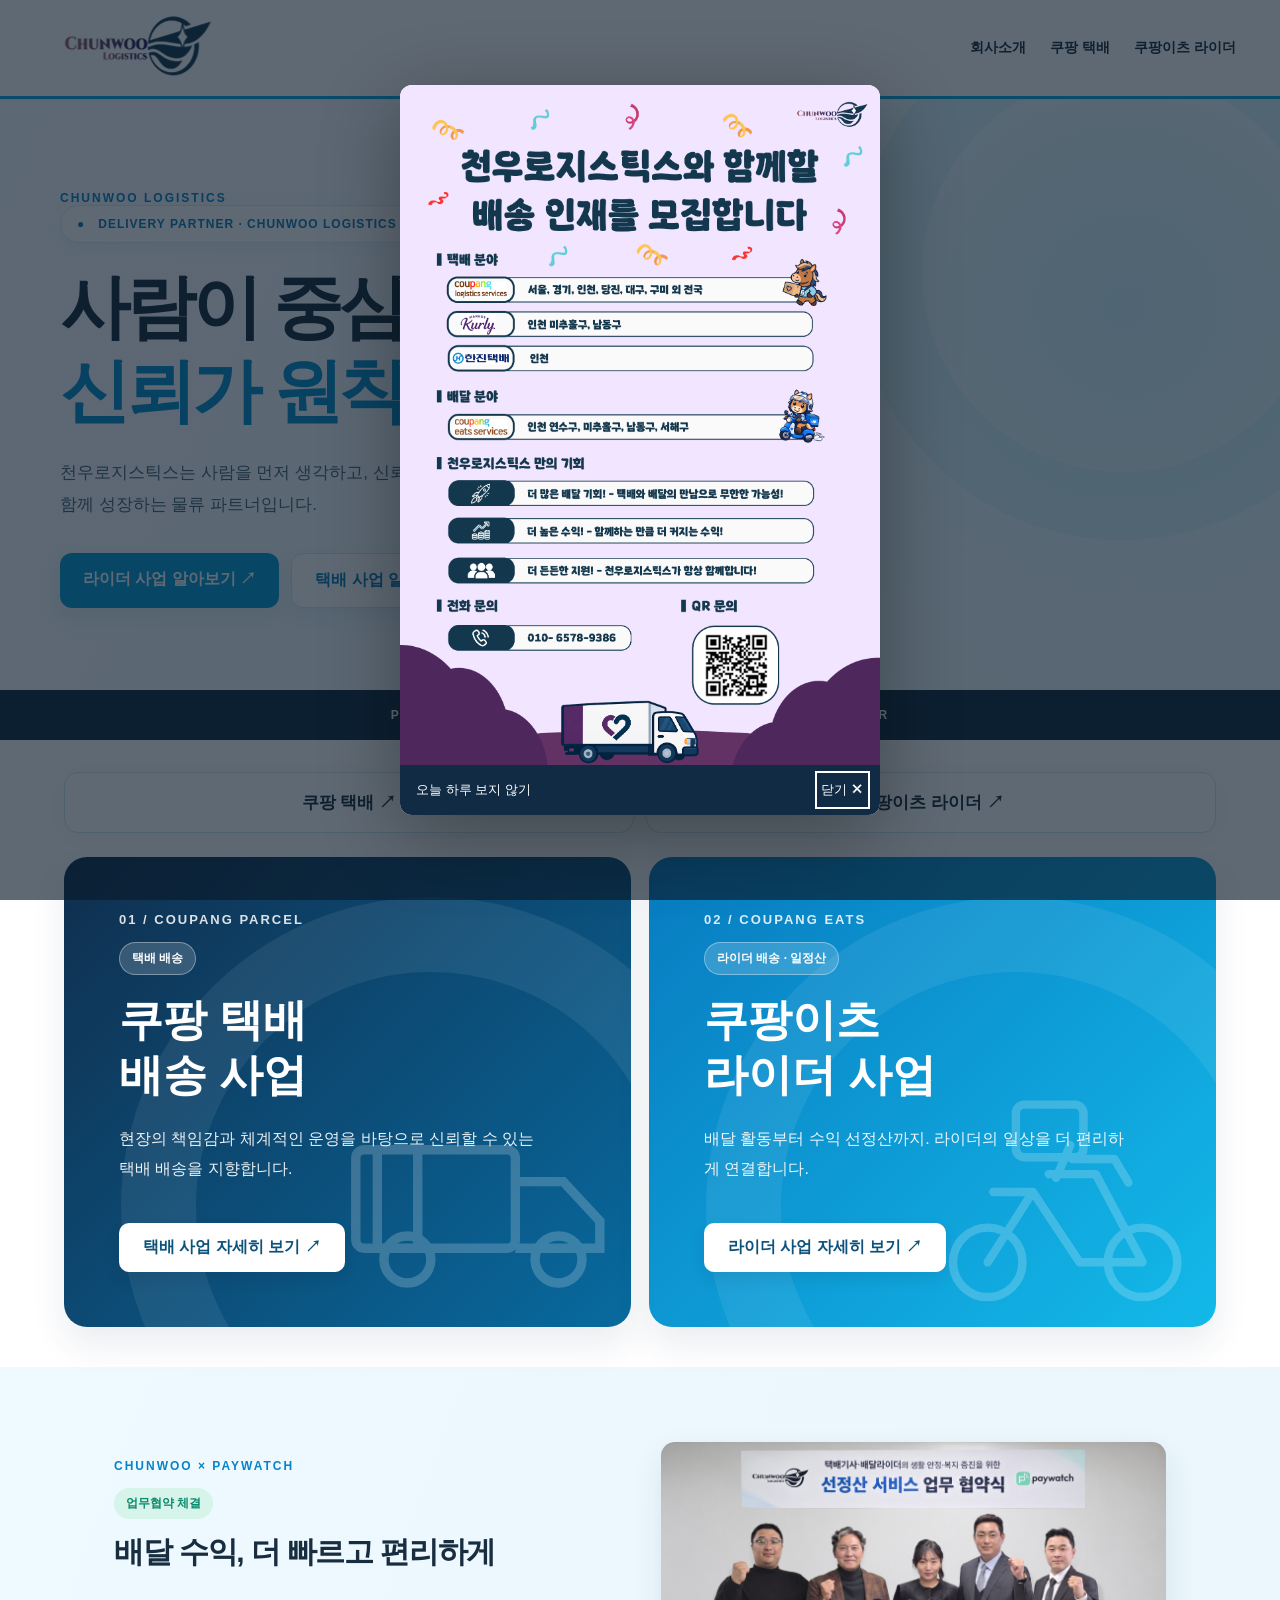
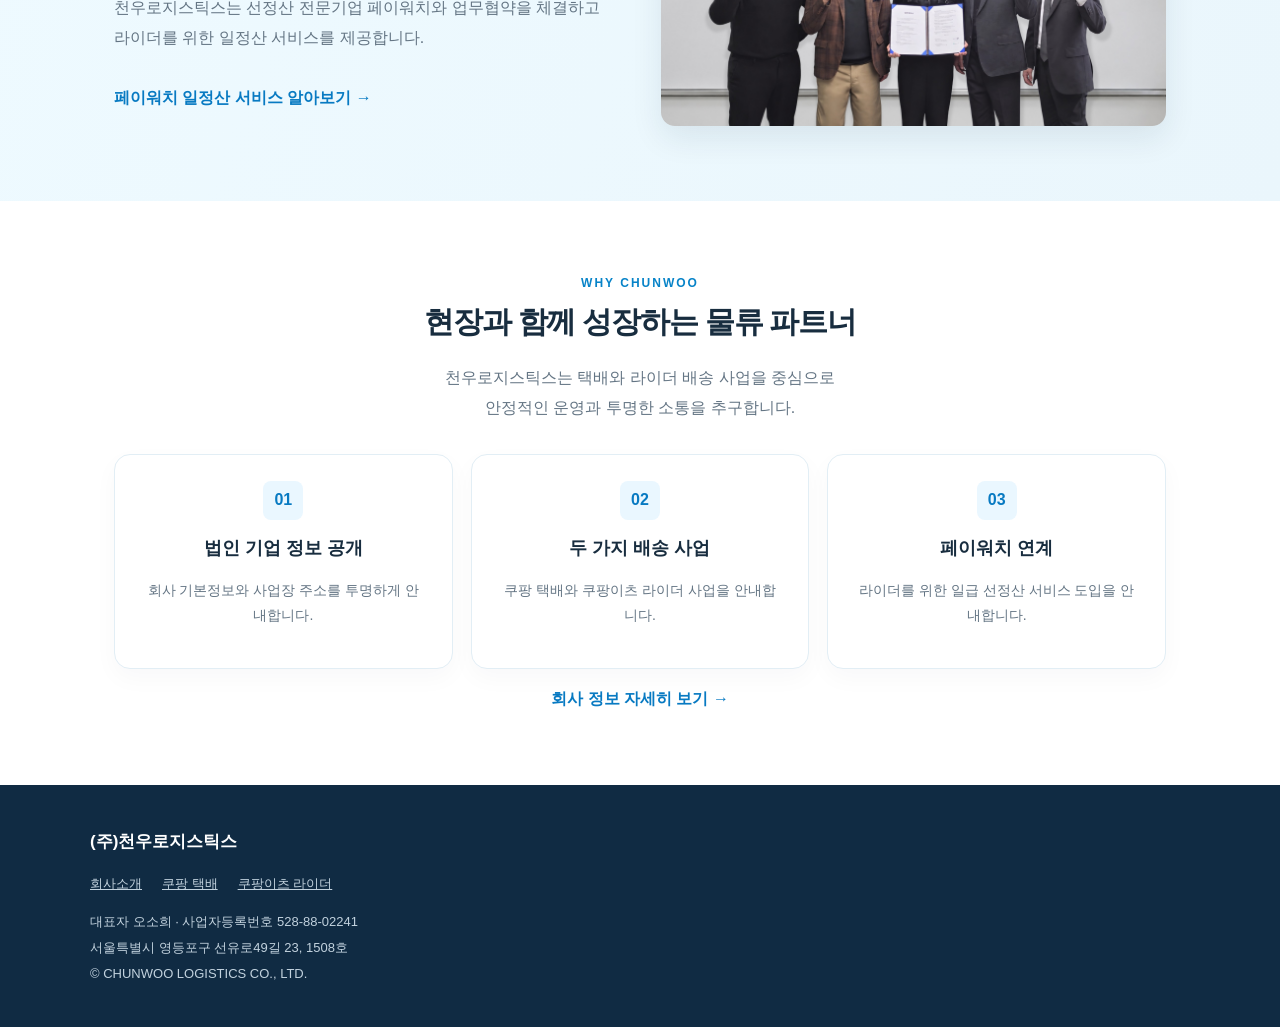
==== commit 45464046: "Update index.html" ====
--- a/index.html
+++ b/index.html
@@ -1 +1 @@
-<!doctype html><html lang="ko"><head><meta charset="utf-8"><meta name="viewport" content="width=device-width, initial-scale=1"><title>천우로지스틱스 | 쿠팡 택배 · 쿠팡이츠 라이더</title><link rel="stylesheet" href="style.css"></head><body><header class="header"><div class="header-inner"><a href="index.html"><img class="logo" src="assets/logo.png" alt="천우로지스틱스 로고"></a><nav class="toplinks"><a href="company.html">회사소개</a><a href="parcel.html">쿠팡 택배</a><a href="rider.html">쿠팡이츠 라이더</a></nav></div></header><main><section class="intro"><div class="eyebrow">CHUNWOO LOGISTICS</div><div class="hero-kicker">● &nbsp; DELIVERY PARTNER · CHUNWOO LOGISTICS</div><h1>사람이 중심이고,<br><em>신뢰가 원칙입니다.</em></h1><p>천우로지스틱스는 사람을 먼저 생각하고, 신뢰를 바탕으로<br>함께 성장하는 물류 파트너입니다.</p><div class="hero-actions"><a class="primary-action" href="rider.html">라이더 사업 알아보기 ↗</a><a class="secondary-action" href="parcel.html">택배 사업 알아보기 ↗</a></div></section><div class="trust-strip"><span>PEOPLE FIRST</span><i></i><span>TRUST ALWAYS</span><i></i><span>DELIVERY TOGETHER</span></div><nav class="business-nav"><a href="parcel.html">쿠팡 택배 ↗</a><a href="rider.html">쿠팡이츠 라이더 ↗</a></nav><section class="hero-split"><article class="hero-panel parcel"><div class="tag">01 / COUPANG PARCEL</div><div class="service-chip">택배 배송</div><h2>쿠팡 택배<br>배송 사업</h2><p>현장의 책임감과 체계적인 운영을 바탕으로 신뢰할 수 있는 택배 배송을 지향합니다.</p><a class="cta" href="parcel.html">택배 사업 자세히 보기 ↗</a><svg class="illustration" viewBox="0 0 300 250" fill="none" stroke="white" stroke-width="10"><rect x="20" y="70" width="170" height="105" rx="9"/><path d="M190 104h51l39 42v29h-90M43 70v105M86 70v105"/><circle cx="75" cy="187" r="25"/><circle cx="236" cy="187" r="25"/></svg></article><article class="hero-panel rider"><div class="tag">02 / COUPANG EATS</div><div class="service-chip">라이더 배송 · 일정산</div><h2>쿠팡이츠<br>라이더 사업</h2><p>배달 활동부터 수익 선정산까지. 라이더의 일상을 더 편리하게 연결합니다.</p><a class="cta" href="rider.html">라이더 사업 자세히 보기 ↗</a><svg class="illustration" viewBox="0 0 300 250" fill="none" stroke="white" stroke-width="9" stroke-linecap="round" stroke-linejoin="round"><circle cx="70" cy="190" r="37"/><circle cx="235" cy="190" r="37"/><path d="M70 190l48-75 50 75h67l-50-94h-50M118 115h-42M160 80h45l15 25M158 65l-15 35"/><rect x="100" y="22" width="72" height="56" rx="9"/></svg></article></section><section class="home-partnership"><div class="section home-partnership-inner"><div><div class="eyebrow">CHUNWOO × PAYWATCH</div><div class="partner-badge">업무협약 체결</div><h2>배달 수익, 더 빠르고 편리하게</h2><p class="lead">천우로지스틱스는 선정산 전문기업 페이워치와 업무협약을 체결하고 라이더를 위한 일정산 서비스를 제공합니다.</p><a class="partnership-link" href="rider.html">페이워치 일정산 서비스 알아보기 →</a></div><a href="rider.html" class="home-mou-photo"><img src="assets/paywatch-mou.jpg" alt="천우로지스틱스와 페이워치 업무협약식" loading="lazy"></a></div></section><section class="section center"><div class="eyebrow">WHY CHUNWOO</div><h2>현장과 함께 성장하는 물류 파트너</h2><p class="lead">천우로지스틱스는 택배와 라이더 배송 사업을 중심으로<br>안정적인 운영과 투명한 소통을 추구합니다.</p><div class="cards"><div class="card"><span class="number">01</span><br><b>법인 기업 정보 공개</b><p>회사 기본정보와 사업장 주소를 투명하게 안내합니다.</p></div><div class="card"><span class="number">02</span><br><b>두 가지 배송 사업</b><p>쿠팡 택배와 쿠팡이츠 라이더 사업을 안내합니다.</p></div><div class="card"><span class="number">03</span><br><b>페이워치 연계</b><p>라이더를 위한 일급 선정산 서비스 도입을 안내합니다.</p></div></div><a class="return" href="company.html">회사 정보 자세히 보기 →</a></section></main><footer class="footer"><div class="footer-inner"><b>(주)천우로지스틱스</b><div class="links"><a href="company.html">회사소개</a><a href="parcel.html">쿠팡 택배</a><a href="rider.html">쿠팡이츠 라이더</a></div>대표자 오소희 · 사업자등록번호 528-88-02241<br>서울특별시 영등포구 선유로49길 23, 1508호<br>© CHUNWOO LOGISTICS CO., LTD.</div></footer><dialog id="recruit-popup" aria-label="배송 인재 모집 안내"><img src="recruitment.png" alt="천우로지스틱스 배송 인재 모집 안내. 전화 문의 010-6578-9386"><div class="recruit-actions"><button id="recruit-hide" type="button">오늘 하루 보지 않기</button><button id="recruit-close" type="button" autofocus>닫기 ✕</button></div></dialog><script>(()=>{const d=document.getElementById('recruit-popup');const now=new Date();const day=[now.getFullYear(),now.getMonth()+1,now.getDate()].join('-');const key='chunwoo-recruit-hide-v1';let hidden=false;try{hidden=localStorage.getItem(key)===day}catch(e){}if(!hidden){d.showModal();document.body.classList.add('recruit-open')}d.addEventListener('close',()=>document.body.classList.remove('recruit-open'));document.getElementById('recruit-close').onclick=()=>d.close();document.getElementById('recruit-hide').onclick=()=>{try{localStorage.setItem(key,day)}catch(e){}d.close()};d.addEventListener('click',e=>{if(e.target===d){const r=d.getBoundingClientRect();if(e.clientX<r.left||e.clientX>r.right||e.clientY<r.top||e.clientY>r.bottom)d.close()}})})();</script></body></html>
+<!doctype html><html lang="ko"><head><meta charset="utf-8"><meta name="viewport" content="width=device-width, initial-scale=1"><title>천우로지스틱스 | 쿠팡 택배 · 쿠팡이츠 라이더</title><link rel="stylesheet" href="style.css"></head><body><header class="header"><div class="header-inner"><a href="index.html"><img class="logo" src="logo.png" alt="천우로지스틱스 로고"></a><nav class="toplinks"><a href="company.html">회사소개</a><a href="parcel.html">쿠팡 택배</a><a href="rider.html">쿠팡이츠 라이더</a></nav></div></header><main><section class="intro"><div class="eyebrow">CHUNWOO LOGISTICS</div><div class="hero-kicker">● &nbsp; DELIVERY PARTNER · CHUNWOO LOGISTICS</div><h1>사람이 중심이고,<br><em>신뢰가 원칙입니다.</em></h1><p>천우로지스틱스는 사람을 먼저 생각하고, 신뢰를 바탕으로<br>함께 성장하는 물류 파트너입니다.</p><div class="hero-actions"><a class="primary-action" href="rider.html">라이더 사업 알아보기 ↗</a><a class="secondary-action" href="parcel.html">택배 사업 알아보기 ↗</a></div></section><div class="trust-strip"><span>PEOPLE FIRST</span><i></i><span>TRUST ALWAYS</span><i></i><span>DELIVERY TOGETHER</span></div><nav class="business-nav"><a href="parcel.html">쿠팡 택배 ↗</a><a href="rider.html">쿠팡이츠 라이더 ↗</a></nav><section class="hero-split"><article class="hero-panel parcel"><div class="tag">01 / COUPANG PARCEL</div><div class="service-chip">택배 배송</div><h2>쿠팡 택배<br>배송 사업</h2><p>현장의 책임감과 체계적인 운영을 바탕으로 신뢰할 수 있는 택배 배송을 지향합니다.</p><a class="cta" href="parcel.html">택배 사업 자세히 보기 ↗</a><svg class="illustration" viewBox="0 0 300 250" fill="none" stroke="white" stroke-width="10"><rect x="20" y="70" width="170" height="105" rx="9"/><path d="M190 104h51l39 42v29h-90M43 70v105M86 70v105"/><circle cx="75" cy="187" r="25"/><circle cx="236" cy="187" r="25"/></svg></article><article class="hero-panel rider"><div class="tag">02 / COUPANG EATS</div><div class="service-chip">라이더 배송 · 일정산</div><h2>쿠팡이츠<br>라이더 사업</h2><p>배달 활동부터 수익 선정산까지. 라이더의 일상을 더 편리하게 연결합니다.</p><a class="cta" href="rider.html">라이더 사업 자세히 보기 ↗</a><svg class="illustration" viewBox="0 0 300 250" fill="none" stroke="white" stroke-width="9" stroke-linecap="round" stroke-linejoin="round"><circle cx="70" cy="190" r="37"/><circle cx="235" cy="190" r="37"/><path d="M70 190l48-75 50 75h67l-50-94h-50M118 115h-42M160 80h45l15 25M158 65l-15 35"/><rect x="100" y="22" width="72" height="56" rx="9"/></svg></article></section><section class="home-partnership"><div class="section home-partnership-inner"><div><div class="eyebrow">CHUNWOO × PAYWATCH</div><div class="partner-badge">업무협약 체결</div><h2>배달 수익, 더 빠르고 편리하게</h2><p class="lead">천우로지스틱스는 선정산 전문기업 페이워치와 업무협약을 체결하고 라이더를 위한 일정산 서비스를 제공합니다.</p><a class="partnership-link" href="rider.html">페이워치 일정산 서비스 알아보기 →</a></div><a href="rider.html" class="home-mou-photo"><img src="paywatch-mou.jpg" alt="천우로지스틱스와 페이워치 업무협약식" loading="lazy"></a></div></section><section class="section center"><div class="eyebrow">WHY CHUNWOO</div><h2>현장과 함께 성장하는 물류 파트너</h2><p class="lead">천우로지스틱스는 택배와 라이더 배송 사업을 중심으로<br>안정적인 운영과 투명한 소통을 추구합니다.</p><div class="cards"><div class="card"><span class="number">01</span><br><b>법인 기업 정보 공개</b><p>회사 기본정보와 사업장 주소를 투명하게 안내합니다.</p></div><div class="card"><span class="number">02</span><br><b>두 가지 배송 사업</b><p>쿠팡 택배와 쿠팡이츠 라이더 사업을 안내합니다.</p></div><div class="card"><span class="number">03</span><br><b>페이워치 연계</b><p>라이더를 위한 일급 선정산 서비스 도입을 안내합니다.</p></div></div><a class="return" href="company.html">회사 정보 자세히 보기 →</a></section></main><footer class="footer"><div class="footer-inner"><b>(주)천우로지스틱스</b><div class="links"><a href="company.html">회사소개</a><a href="parcel.html">쿠팡 택배</a><a href="rider.html">쿠팡이츠 라이더</a></div>대표자 오소희 · 사업자등록번호 528-88-02241<br>서울특별시 영등포구 선유로49길 23, 1508호<br>© CHUNWOO LOGISTICS CO., LTD.</div></footer><dialog id="recruit-popup" aria-label="배송 인재 모집 안내"><img src="recruitment.png" alt="천우로지스틱스 배송 인재 모집 안내. 전화 문의 010-6578-9386"><div class="recruit-actions"><button id="recruit-hide" type="button">오늘 하루 보지 않기</button><button id="recruit-close" type="button" autofocus>닫기 ✕</button></div></dialog><script>(()=>{const d=document.getElementById('recruit-popup');const now=new Date();const day=[now.getFullYear(),now.getMonth()+1,now.getDate()].join('-');const key='chunwoo-recruit-hide-v1';let hidden=false;try{hidden=localStorage.getItem(key)===day}catch(e){}if(!hidden){d.showModal();document.body.classList.add('recruit-open')}d.addEventListener('close',()=>document.body.classList.remove('recruit-open'));document.getElementById('recruit-close').onclick=()=>d.close();document.getElementById('recruit-hide').onclick=()=>{try{localStorage.setItem(key,day)}catch(e){}d.close()};d.addEventListener('click',e=>{if(e.target===d){const r=d.getBoundingClientRect();if(e.clientX<r.left||e.clientX>r.right||e.clientY<r.top||e.clientY>r.bottom)d.close()}})})();</script></body></html>
